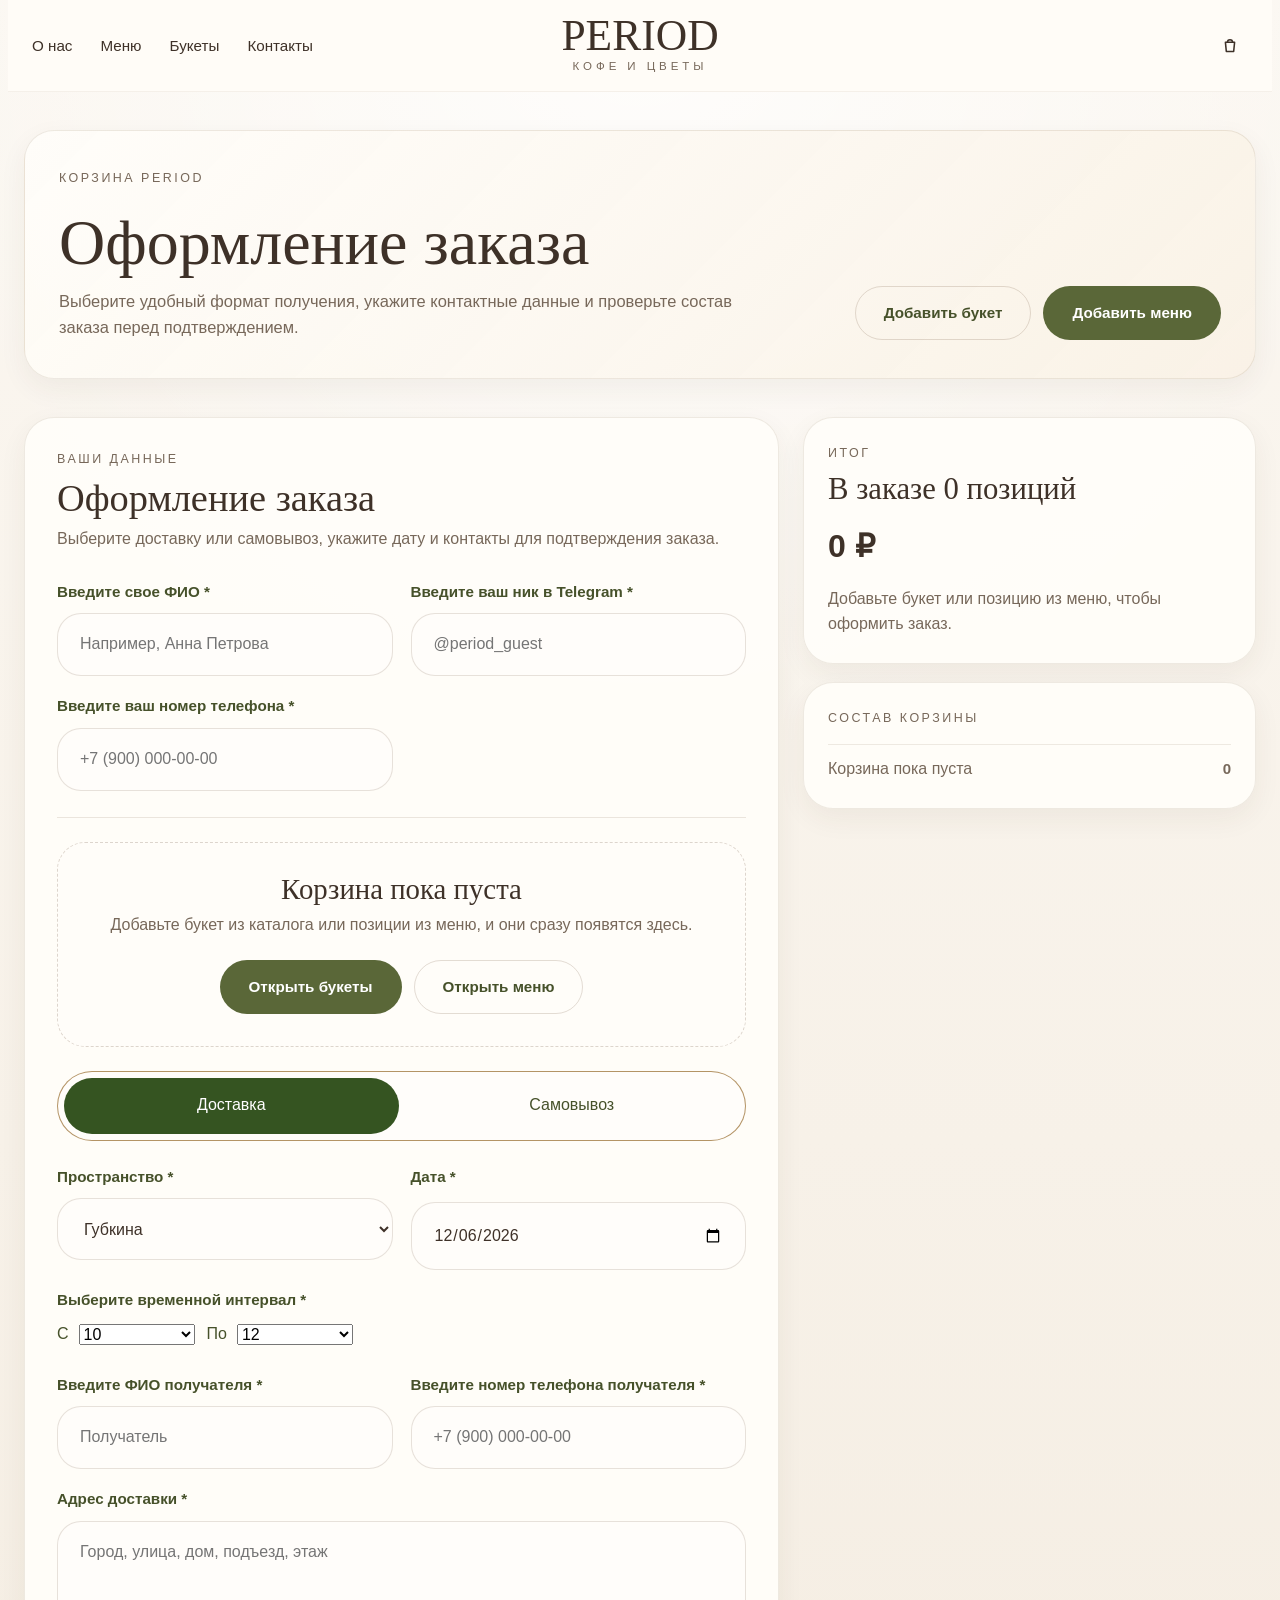
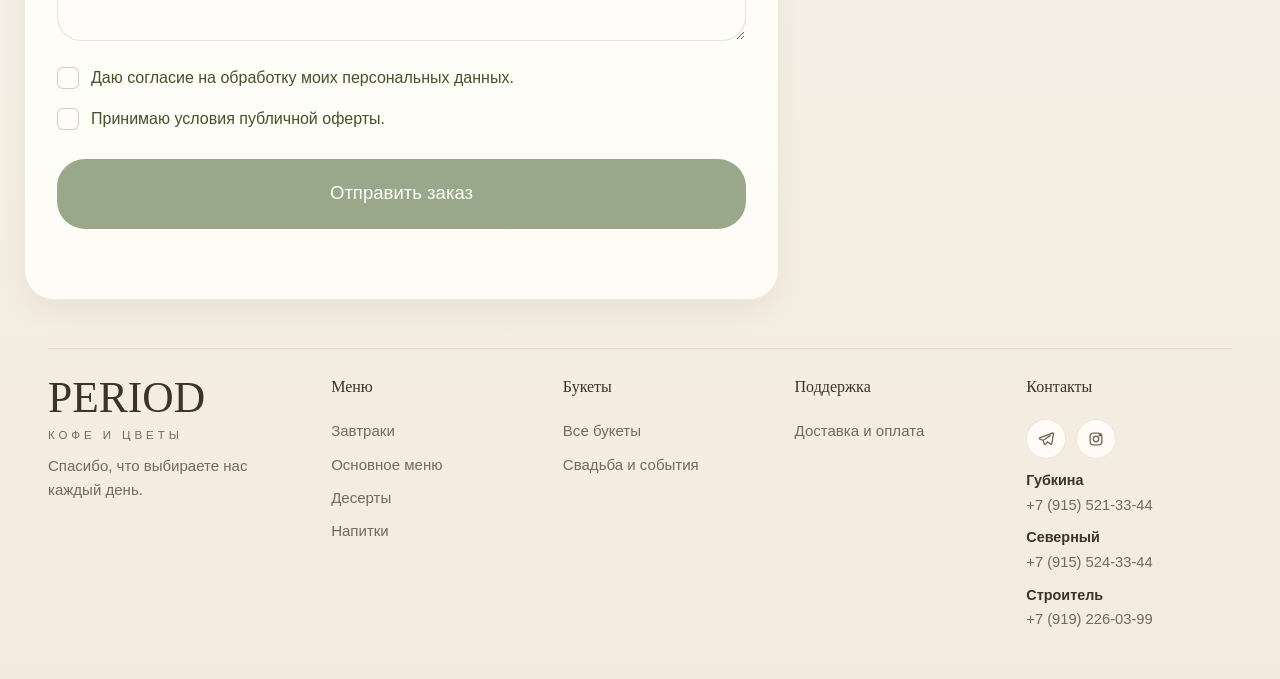
==== cart.html @ 8bedfa0e "добавил файлы сайта" ====
<!DOCTYPE html>
<html lang="ru">
<head>
  <meta charset="UTF-8">
  <meta name="viewport" content="width=device-width, initial-scale=1.0">
  <title>Корзина и оформление — PERIOD</title>
  <meta name="description" content="Корзина PERIOD: оформление букета, десертов и напитков с выбором доставки или самовывоза.">
  <link rel="preconnect" href="https://fonts.googleapis.com">
  <link rel="preconnect" href="https://fonts.gstatic.com" crossorigin>
  <link rel="stylesheet" href="styles.css">
</head>
<body>
  <div class="site-shell">
    <header class="site-header">
      <button class="menu-toggle" type="button" aria-expanded="false" aria-controls="main-nav">
        <span></span>
        <span></span>
      </button>

      <nav class="site-nav" id="main-nav">
        <a href="index.html#about">О нас</a>
        <a href="menu.html">Меню</a>
        <a href="catalog.html">Букеты</a>
        <a href="contacts.html">Контакты</a>
      </nav>

      <a class="brand" href="index.html" aria-label="На главную">
        <span class="brand__title wordmark wordmark--brand">PERIOD</span>
        <span class="brand__subtitle">кофе и цветы</span>
      </a>

      <div class="header-actions">
        <a class="icon-link icon-link--cart" href="cart.html" aria-label="Корзина">
          <svg viewBox="0 0 24 24" aria-hidden="true">
            <path d="M7 8h10l-1 10H8L7 8Z"></path>
            <path d="M9.2 8a2.8 2.8 0 0 1 5.6 0"></path>
          </svg>
          <span class="icon-link__badge" data-cart-count hidden>0</span>
        </a>
      </div>
    </header>

    <main class="cart-page" data-cart-page>
      <section class="section cart-hero">
        <div class="cart-hero__copy">
          <p class="eyebrow">Корзина PERIOD</p>
          <h1>Оформление заказа</h1>
          <p>
            Выберите удобный формат получения, укажите контактные данные и проверьте
            состав заказа перед подтверждением.
          </p>
        </div>
        <div class="cart-hero__actions">
          <a class="button button--ghost" href="catalog.html">Добавить букет</a>
          <a class="button button--solid" href="menu.html">Добавить меню</a>
        </div>
      </section>

      <section class="section cart-layout">
        <form class="checkout-card" id="checkout-form" novalidate>
          <div class="checkout-card__head">
            <div>
              <p class="eyebrow">Ваши данные</p>
              <h2>Оформление заказа</h2>
            </div>
            <p>Выберите доставку или самовывоз, укажите дату и контакты для подтверждения заказа.</p>
          </div>

          <div class="checkout-fields checkout-fields--customer">
            <label class="checkout-field">
              <span>Введите свое ФИО *</span>
              <input id="checkout-customer-name" name="customerName" type="text" required placeholder="Например, Анна Петрова">
            </label>

            <label class="checkout-field">
              <span>Введите ваш ник в Telegram *</span>
              <input id="checkout-customer-telegram" name="customerTelegram" type="text" required placeholder="@period_guest">
            </label>

            <label class="checkout-field">
              <span>Введите ваш номер телефона *</span>
              <input id="checkout-customer-phone" name="customerPhone" type="tel" required placeholder="+7 (900) 000-00-00">
            </label>
          </div>

          <div class="checkout-divider"></div>

          <div id="checkout-cart-items" class="checkout-items"></div>

          <div id="checkout-postcard-panel" class="checkout-postcard" hidden>
            <button
              type="button"
              class="checkout-postcard__toggle"
              id="checkout-postcard-toggle"
              aria-expanded="false"
            >
              <span>Добавить открытку к букету</span>
            </button>

            <div id="checkout-postcard-fields" class="checkout-postcard__fields" hidden>
              <label class="checkout-field checkout-field--full">
                <span>Текст для открытки</span>
                <textarea
                  id="checkout-postcard-message"
                  name="postcardMessage"
                  rows="4"
                  placeholder="Напишите текст, который нужно вложить в открытку"
                ></textarea>
              </label>
            </div>
          </div>

          <div class="checkout-mode">
            <button type="button" class="checkout-mode__button is-active" data-order-mode="delivery" aria-pressed="true">Доставка</button>
            <button type="button" class="checkout-mode__button" data-order-mode="pickup" aria-pressed="false">Самовывоз</button>
          </div>

          <div class="checkout-fields checkout-fields--schedule">
            <label class="checkout-field checkout-field--select">
              <span>Пространство *</span>
              <select id="checkout-location" name="location" required>
                <option value="belgorod">Губкина</option>
                <option value="severny">Северный</option>
                <option value="stroitel">Строитель</option>
              </select>
              <small class="checkout-field__hint" id="checkout-location-hint"></small>
            </label>

            <label class="checkout-field">
              <span>Дата *</span>
              <input id="checkout-date" name="date" type="date" required>
            </label>

            <div class="checkout-time">
              <span>Выберите временной интервал *</span>
              <div class="checkout-time__controls">
                <label>
                  <span>С</span>
                  <select id="checkout-time-from" name="timeFrom"></select>
                </label>
                <label>
                  <span>По</span>
                  <select id="checkout-time-to" name="timeTo"></select>
                </label>
              </div>
            </div>
          </div>

          <div id="checkout-pickup-section" class="checkout-conditional" hidden>
            <label class="checkout-check checkout-check--inline">
              <input id="checkout-pickup-self" name="pickupSelf" type="checkbox">
              <span>Я лично заберу заказ</span>
            </label>

            <div id="checkout-pickup-recipient-fields" class="checkout-fields">
              <label class="checkout-field">
                <span>ФИО того, кто заберёт заказ *</span>
                <input id="checkout-pickup-recipient-name" name="pickupRecipientName" type="text" placeholder="Кто заберёт заказ">
              </label>

              <label class="checkout-field">
                <span>Номер телефона того, кто заберёт заказ *</span>
                <input id="checkout-pickup-recipient-phone" name="pickupRecipientPhone" type="tel" placeholder="+7 (900) 000-00-00">
              </label>
            </div>
          </div>

          <div id="checkout-delivery-section" class="checkout-conditional">
            <div class="checkout-fields">
              <label class="checkout-field">
                <span>Введите ФИО получателя *</span>
                <input id="checkout-delivery-recipient-name" name="deliveryRecipientName" type="text" required placeholder="Получатель">
              </label>

              <label class="checkout-field">
                <span>Введите номер телефона получателя *</span>
                <input id="checkout-delivery-recipient-phone" name="deliveryRecipientPhone" type="tel" required placeholder="+7 (900) 000-00-00">
              </label>

              <label class="checkout-field checkout-field--full">
                <span>Адрес доставки *</span>
                <textarea id="checkout-delivery-address" name="deliveryAddress" rows="3" required placeholder="Город, улица, дом, подъезд, этаж"></textarea>
              </label>
            </div>
          </div>

          <div class="checkout-consents">
            <label class="checkout-check">
              <input id="checkout-consent-privacy" name="consentPrivacy" type="checkbox" required>
              <span>Даю согласие на обработку моих персональных данных.</span>
            </label>

            <label class="checkout-check">
              <input id="checkout-consent-offer" name="consentOffer" type="checkbox" required>
              <span>Принимаю условия публичной оферты.</span>
            </label>
          </div>

          <button class="checkout-submit" id="checkout-submit" type="submit">Отправить заказ</button>
          <p class="checkout-feedback" id="checkout-feedback" aria-live="polite"></p>
        </form>

        <aside class="checkout-summary">
          <div class="checkout-summary__card">
            <p class="eyebrow">Итог</p>
            <h2>В заказе <span id="checkout-summary-count">0</span> позиций</h2>
            <strong id="checkout-summary-total">0 ₽</strong>
            <p id="checkout-summary-note">Добавьте букет или позицию из меню, чтобы оформить заказ.</p>
          </div>

          <div class="checkout-summary__card">
            <p class="eyebrow">Состав корзины</p>
            <ul id="checkout-summary-list" class="checkout-summary__list">
              <li class="is-empty"><span>Корзина пока пуста</span><strong>0</strong></li>
            </ul>
          </div>
        </aside>
      </section>
    </main>

    <footer class="site-footer">
      <div class="site-footer__brand">
        <span class="brand__title wordmark wordmark--brand">PERIOD</span>
        <span class="brand__subtitle">кофе и цветы</span>
        <p>Спасибо, что выбираете нас каждый день.</p>
      </div>

      <div>
        <h3>Меню</h3>
        <a href="menu.html">Завтраки</a>
        <a href="menu.html">Основное меню</a>
        <a href="menu.html">Десерты</a>
        <a href="menu.html">Напитки</a>
      </div>

      <div>
        <h3>Букеты</h3>
        <a href="catalog.html">Все букеты</a>
        <a href="catalog.html">Свадьба и события</a>
      </div>

      <div>
        <h3>Поддержка</h3>
        <a href="contacts.html">Доставка и оплата</a>
      </div>

      <div class="footer-contacts">
        <h3>Контакты</h3>
        <div class="footer-socials">
          <a class="footer-social" href="https://t.me/kofeino_buketny_period" target="_blank" rel="noreferrer" aria-label="Telegram">
            <svg viewBox="0 0 24 24" aria-hidden="true">
              <path d="M21 4 3.8 10.6c-.8.3-.8 1.4 0 1.7l4.4 1.5 1.7 5.1c.2.7 1.1.8 1.5.2l2.5-3.4 4.3 3.2c.6.4 1.4.1 1.5-.7L22 5.1A1 1 0 0 0 21 4Z"></path>
              <path d="m8.5 13.7 9-6.2"></path>
            </svg>
          </a>
          <a class="footer-social" href="https://www.instagram.com/kofeino.buketny.period" target="_blank" rel="noreferrer" aria-label="Instagram">
            <svg viewBox="0 0 24 24" aria-hidden="true">
              <rect x="4.2" y="4.2" width="15.6" height="15.6" rx="4.5"></rect>
              <circle cx="12" cy="12" r="3.6"></circle>
              <circle cx="17.2" cy="6.9" r="1"></circle>
            </svg>
          </a>
        </div>
        <div class="footer-contact-list">
          <a href="tel:+79155213344"><strong>Губкина</strong><span>+7 (915) 521-33-44</span></a>
          <a href="tel:+79155243344"><strong>Северный</strong><span>+7 (915) 524-33-44</span></a>
          <a href="tel:+79192260399"><strong>Строитель</strong><span>+7 (919) 226-03-99</span></a>
        </div>
      </div>
    </footer>
  </div>

  <script src="order-gateway-config.js?v=20260820-2"></script>
  <script src="script.js?v=20260820-3"></script>
</body>
</html>
---- styles.css ----
:root {
  --bg: #f7f1e8;
  --bg-strong: #efe4d5;
  --paper: #fffdfa;
  --paper-soft: #fbf6ef;
  --ink: #3e3128;
  --muted: #77685a;
  --line: rgba(100, 77, 55, 0.14);
  --olive: #5a6738;
  --olive-deep: #46512a;
  --shadow-soft: 0 16px 42px rgba(84, 61, 39, 0.08);
  --shadow-card: 0 10px 28px rgba(72, 53, 34, 0.06);
  --radius-lg: 30px;
  --radius-md: 22px;
  --radius-sm: 16px;
  --content-width: min(1680px, calc(100vw - 16px));
}

.cart-page {
  width: min(1286px, calc(100vw - 48px));
  margin: 0 auto 48px;
}

.cart-hero {
  display: flex;
  align-items: end;
  justify-content: space-between;
  gap: 28px;
  padding: 38px 34px;
  background: linear-gradient(135deg, rgba(255, 253, 249, 0.94), rgba(249, 241, 229, 0.9));
  border: 1px solid rgba(115, 88, 62, 0.12);
  border-radius: 30px;
  box-shadow: var(--shadow-card);
}

.cart-hero__copy {
  display: grid;
  gap: 14px;
  max-width: 780px;
}

.cart-hero__copy h1 {
  font-size: clamp(2.9rem, 5vw, 4.9rem);
}

.cart-hero__copy p:last-child {
  max-width: 700px;
  color: var(--muted);
  font-size: 1.03rem;
}

.cart-hero__actions {
  display: flex;
  gap: 12px;
  flex-wrap: wrap;
  justify-content: end;
}

.cart-page .button--ghost {
  color: var(--olive-deep);
  background: transparent;
  border-color: rgba(115, 88, 62, 0.2);
}

.cart-page .button--ghost:hover {
  background: rgba(90, 103, 56, 0.08);
}

.cart-layout {
  display: grid;
  grid-template-columns: minmax(0, 1.25fr) minmax(300px, 0.75fr);
  gap: 24px;
  align-items: start;
}

.checkout-card,
.checkout-summary__card {
  background: rgba(255, 253, 249, 0.95);
  border: 1px solid rgba(115, 88, 62, 0.12);
  border-radius: 30px;
  box-shadow: var(--shadow-card);
}

.checkout-card {
  padding: 32px;
}

.checkout-card__head {
  display: grid;
  gap: 10px;
  margin-bottom: 28px;
}

.checkout-card__head h2 {
  font-size: clamp(2.2rem, 3vw, 3.4rem);
}

.checkout-card__head p:last-child {
  max-width: 680px;
  color: var(--muted);
}

[hidden] {
  display: none !important;
}

.checkout-fields {
  display: grid;
  grid-template-columns: repeat(2, minmax(0, 1fr));
  gap: 18px;
}

.checkout-fields--customer,
.checkout-fields--schedule {
  margin-bottom: 26px;
}

.checkout-field {
  display: grid;
  gap: 10px;
}

.checkout-field--full {
  grid-column: 1 / -1;
}

.checkout-field span,
.checkout-time > span {
  color: var(--olive-deep);
  font-size: 0.95rem;
  font-weight: 600;
}

.checkout-field__hint {
  display: block;
  margin-top: -2px;
  color: rgba(91, 74, 56, 0.72);
  font-size: 0.86rem;
  line-height: 1.45;
}

.checkout-field__hint[data-state="warning"] {
  color: #a15f35;
}

.checkout-field input,
.checkout-field select,
.checkout-field textarea {
  width: 100%;
  min-height: 62px;
  padding: 18px 22px;
  border: 1px solid rgba(121, 98, 72, 0.18);
  border-radius: 24px;
  background: #fffdfa;
  color: var(--ink);
  outline: none;
  transition: border-color 0.2s ease, box-shadow 0.2s ease;
}

.checkout-field textarea {
  min-height: 120px;
  resize: vertical;
}

.checkout-field input:focus,
.checkout-field select:focus,
.checkout-field textarea:focus {
  border-color: rgba(90, 103, 56, 0.55);
  box-shadow: 0 0 0 3px rgba(90, 103, 56, 0.12);
}

.checkout-field select:disabled {
  background: rgba(241, 236, 228, 0.88);
  color: rgba(63, 49, 40, 0.84);
  cursor: not-allowed;
}

.checkout-divider {
  height: 1px;
  margin: 10px 0 24px;
  background: rgba(115, 88, 62, 0.14);
}

.checkout-items {
  display: grid;
  gap: 18px;
  margin-bottom: 24px;
}

.checkout-item {
  display: grid;
  grid-template-columns: 148px minmax(0, 1fr);
  gap: 18px;
  padding: 22px;
  border: 1px solid rgba(167, 130, 76, 0.85);
  border-radius: 28px;
  background: #fffdfa;
}

.checkout-item__media {
  overflow: hidden;
  border-radius: 22px;
  background: linear-gradient(135deg, #f6eee1, #efe2d1);
  min-height: 148px;
}

.checkout-item__media span {
  width: 100%;
  height: 100%;
  display: flex;
  align-items: center;
  justify-content: center;
  font-family: "Bodoni MT", Didot, "Times New Roman", serif;
  letter-spacing: 0.18em;
  color: rgba(90, 103, 56, 0.9);
}

.checkout-item__media img {
  width: 100%;
  height: 100%;
  object-fit: cover;
}

.checkout-item__body {
  display: grid;
  gap: 14px;
  align-content: start;
}

.checkout-item__head {
  display: flex;
  justify-content: space-between;
  gap: 18px;
}

.checkout-item__head h3 {
  font-size: 1.5rem;
}

.checkout-item__head p {
  margin-top: 6px;
  color: var(--muted);
  line-height: 1.45;
}

.checkout-item__remove {
  border: 0;
  background: transparent;
  color: var(--muted);
  cursor: pointer;
  padding: 0;
  white-space: nowrap;
}

.checkout-item__meta,
.checkout-item__controls,
.checkout-time__controls {
  display: flex;
  align-items: center;
  gap: 12px;
  flex-wrap: wrap;
}

.checkout-item__meta {
  justify-content: space-between;
}

.checkout-item__meta span {
  color: var(--muted);
}

.checkout-stepper {
  width: 30px;
  height: 30px;
  border: 1px solid rgba(115, 88, 62, 0.18);
  border-radius: 999px;
  background: rgba(255, 253, 249, 0.84);
  color: rgba(73, 57, 44, 0.88);
  cursor: pointer;
  font-size: 1rem;
  line-height: 1;
  transition: border-color 180ms ease, background 180ms ease, color 180ms ease, transform 180ms ease;
}

.checkout-stepper:hover {
  border-color: rgba(90, 103, 56, 0.34);
  background: rgba(90, 103, 56, 0.06);
  color: var(--olive-deep);
}

.checkout-stepper:active {
  transform: translateY(1px);
}

.checkout-mode {
  display: grid;
  grid-template-columns: 1fr 1fr;
  gap: 6px;
  padding: 6px;
  margin-bottom: 24px;
  border: 1px solid rgba(167, 130, 76, 0.85);
  border-radius: 999px;
  background: #fffdfa;
}

.checkout-postcard {
  margin-bottom: 18px;
}

.checkout-postcard__toggle {
  width: 100%;
  min-height: 62px;
  display: flex;
  align-items: center;
  justify-content: flex-start;
  padding: 0 22px;
  border: 1px solid rgba(167, 130, 76, 0.85);
  border-radius: 24px;
  background: #fffdfa;
  color: var(--olive-deep);
  font-size: 1rem;
  cursor: pointer;
  transition: background 0.2s ease, color 0.2s ease, border-color 0.2s ease;
}

.checkout-postcard__toggle:hover,
.checkout-postcard__toggle.is-active {
  background: rgba(90, 103, 56, 0.08);
  border-color: rgba(90, 103, 56, 0.36);
}

.checkout-postcard__fields {
  margin-top: 14px;
}

.checkout-mode__button {
  min-height: 56px;
  border: 0;
  border-radius: 999px;
  background: transparent;
  color: var(--olive-deep);
  font-size: 1rem;
  cursor: pointer;
  transition: background 0.2s ease, color 0.2s ease;
}

.checkout-mode__button.is-active {
  background: #355421;
  color: #fff;
}

.checkout-time {
  display: grid;
  gap: 10px;
}

.checkout-time__controls label {
  display: flex;
  align-items: center;
  gap: 10px;
  color: var(--olive-deep);
}

.checkout-time__controls select {
  min-width: 116px;
}

.checkout-conditional {
  margin-bottom: 24px;
}

.checkout-consents {
  display: grid;
  gap: 16px;
  margin-top: 6px;
}

.checkout-check {
  display: flex;
  align-items: start;
  gap: 12px;
  color: var(--olive-deep);
  line-height: 1.5;
}

.checkout-check--inline {
  margin-bottom: 18px;
}

.checkout-check input {
  appearance: none;
  -webkit-appearance: none;
  width: 22px;
  min-width: 22px;
  height: 22px;
  margin: 0;
  border: 1.5px solid rgba(115, 88, 62, 0.3);
  border-radius: 6px;
  background: rgba(255, 253, 249, 0.96);
  box-shadow: inset 0 0 0 1px rgba(255, 255, 255, 0.35);
  cursor: pointer;
  transition: border-color 180ms ease, background 180ms ease, box-shadow 180ms ease, transform 180ms ease;
  transform: translateY(2px);
}

.checkout-check input:hover {
  border-color: rgba(90, 103, 56, 0.42);
}

.checkout-check input:focus-visible {
  outline: none;
  box-shadow: 0 0 0 4px rgba(90, 103, 56, 0.12);
}

.checkout-check input:checked {
  border-color: var(--olive);
  background-color: var(--olive);
  background-image: url("data:image/svg+xml,%3Csvg xmlns='http://www.w3.org/2000/svg' width='14' height='14' viewBox='0 0 14 14'%3E%3Cpath fill='none' stroke='%23fffdf9' stroke-linecap='round' stroke-linejoin='round' stroke-width='1.9' d='M2.4 7.4 5.4 10.3 11.3 3.7'/%3E%3C/svg%3E");
  background-repeat: no-repeat;
  background-position: center;
  background-size: 13px 13px;
}

.checkout-check span {
  padding-top: 1px;
}

.checkout-submit {
  width: 100%;
  min-height: 70px;
  margin-top: 28px;
  border: 0;
  border-radius: 28px;
  background: #355421;
  color: #fff;
  font-size: 1.16rem;
  cursor: pointer;
}

.checkout-submit:disabled {
  opacity: 0.5;
  cursor: not-allowed;
}

.checkout-feedback {
  min-height: 24px;
  margin-top: 14px;
  color: var(--muted);
}

.checkout-feedback[data-state="success"] {
  color: #355421;
}

.checkout-feedback[data-state="error"] {
  color: #9b4f38;
}

.checkout-summary {
  display: grid;
  gap: 18px;
  position: sticky;
  top: 116px;
}

.checkout-summary__card {
  padding: 26px 24px;
}

.checkout-summary__card h2 {
  margin-top: 10px;
  font-size: clamp(1.8rem, 2.4vw, 2.5rem);
}

.checkout-summary__card > strong {
  display: block;
  margin-top: 18px;
  font-size: 2rem;
  font-weight: 700;
}

.checkout-summary__card > p:last-child {
  margin-top: 16px;
  color: var(--muted);
}

.checkout-summary__list {
  display: grid;
  gap: 12px;
  padding: 0;
  margin: 16px 0 0;
  list-style: none;
}

.checkout-summary__list li {
  display: flex;
  justify-content: space-between;
  gap: 14px;
  padding-top: 12px;
  border-top: 1px solid rgba(115, 88, 62, 0.12);
}

.checkout-summary__list li span {
  color: var(--muted);
}

.checkout-summary__list li strong {
  font-size: 0.94rem;
  text-align: right;
}

.checkout-summary__list .is-empty span,
.checkout-summary__list .is-empty strong {
  color: var(--muted);
}

.checkout-empty {
  padding: 32px 24px;
  border: 1px dashed rgba(115, 88, 62, 0.24);
  border-radius: 28px;
  background: rgba(255, 253, 249, 0.7);
  text-align: center;
}

.checkout-empty h3 {
  font-size: 1.8rem;
}

.checkout-empty p {
  margin-top: 10px;
  color: var(--muted);
}

.checkout-empty__actions {
  display: flex;
  gap: 12px;
  justify-content: center;
  flex-wrap: wrap;
  margin-top: 22px;
}

@media (max-width: 1100px) {
  .cart-layout {
    grid-template-columns: 1fr;
  }

  .checkout-summary {
    position: static;
  }
}

@media (max-width: 760px) {
  .cart-page {
    width: min(100vw - 24px, 100%);
    margin-bottom: 36px;
  }

  .cart-hero,
  .checkout-card,
  .checkout-summary__card {
    border-radius: 26px;
  }

  .cart-hero {
    padding: 28px 22px;
    flex-direction: column;
    align-items: start;
  }

  .cart-hero__actions {
    width: 100%;
    justify-content: stretch;
  }

  .cart-hero__actions .button {
    width: 100%;
    text-align: center;
  }

  .checkout-card {
    padding: 24px 18px;
  }

  .checkout-fields {
    grid-template-columns: 1fr;
  }

  .checkout-item {
    grid-template-columns: 1fr;
    padding: 18px;
  }

  .checkout-item__media {
    min-height: 180px;
  }

  .checkout-item__head,
  .checkout-item__meta {
    flex-direction: column;
    align-items: start;
  }

  .checkout-mode {
    grid-template-columns: 1fr 1fr;
  }

  .checkout-time__controls {
    display: grid;
    grid-template-columns: 1fr 1fr;
  }

  .checkout-time__controls label {
    display: grid;
  }
}

* {
  box-sizing: border-box;
}

html {
  scroll-behavior: smooth;
}

body {
  margin: 0;
  color: var(--ink);
  background:
    radial-gradient(circle at top, rgba(255, 255, 255, 0.8), transparent 32%),
    linear-gradient(180deg, #fbf7f1 0%, #f3ebdf 100%);
  font-family: "Aptos", "Segoe UI", sans-serif;
  line-height: 1.55;
}

img {
  display: block;
  width: 100%;
  height: auto;
}

a {
  color: inherit;
  text-decoration: none;
}

button,
input,
select,
textarea {
  font: inherit;
}

svg {
  fill: none;
  stroke: currentColor;
  stroke-width: 1.7;
  stroke-linecap: round;
  stroke-linejoin: round;
}

h1,
h2,
h3 {
  margin: 0;
  font-family: "Iowan Old Style", "Palatino Linotype", "Book Antiqua", Georgia, serif;
  font-weight: 400;
  line-height: 0.98;
}

h1 {
  font-size: clamp(3.8rem, 6vw, 5.9rem);
}

h2 {
  font-size: clamp(2rem, 3vw, 3.1rem);
}

h3 {
  font-size: 1.32rem;
}

.wordmark {
  display: inline-block;
  font-family: "Bodoni MT", Didot, "Times New Roman", serif;
  font-weight: 400;
  letter-spacing: 0.12em;
  line-height: 0.92;
  text-transform: uppercase;
  white-space: nowrap;
}

.wordmark--brand {
  letter-spacing: 0.16em;
}

.wordmark--inline {
  font-size: 0.96em;
  letter-spacing: 0.14em;
}

.wordmark-separator {
  margin: 0 0.28em 0 0.22em;
  opacity: 0.72;
}

p {
  margin: 0;
}

.site-shell {
  width: var(--content-width);
  margin: 0 auto;
  padding-bottom: 42px;
}

.section {
  margin-top: 38px;
}

.home-page > .section {
  width: min(1286px, calc(100vw - 96px));
  margin-left: auto;
  margin-right: auto;
}

.site-header {
  position: sticky;
  top: 0;
  z-index: 20;
  display: grid;
  grid-template-columns: 1fr auto 1fr;
  align-items: center;
  min-height: 92px;
  padding: 0 24px;
  background: rgba(255, 252, 247, 0.96);
  border-bottom: 1px solid rgba(129, 102, 78, 0.08);
  backdrop-filter: blur(14px);
}

.brand {
  grid-column: 2;
  display: inline-flex;
  flex-direction: column;
  align-items: center;
  gap: 3px;
  justify-self: center;
}

.brand__title {
  font-size: clamp(2.5rem, 3.4vw, 3.9rem);
  line-height: 0.92;
  letter-spacing: 0;
}

.brand__subtitle {
  color: var(--muted);
  font-size: 0.72rem;
  letter-spacing: 0.34em;
  font-weight: 500;
  text-transform: uppercase;
}

.site-nav {
  grid-column: 1;
  display: flex;
  align-items: center;
  gap: 28px;
  justify-self: start;
  font-size: 0.95rem;
}

.site-nav a,
.header-link {
  position: relative;
  padding: 4px 0;
}

.site-nav a::after,
.header-link::after {
  content: "";
  position: absolute;
  left: 0;
  bottom: -2px;
  width: 100%;
  height: 1px;
  background: currentColor;
  transform: scaleX(0);
  transform-origin: left;
  transition: transform 0.2s ease;
}

.site-nav a:hover::after,
.header-link:hover::after {
  transform: scaleX(1);
}

.site-nav a:hover,
.header-link:hover,
.icon-link:hover {
  color: var(--olive);
}

.header-actions {
  grid-column: 3;
  display: flex;
  align-items: center;
  justify-self: end;
  gap: 14px;
}

.icon-link {
  position: relative;
  display: inline-flex;
  align-items: center;
  justify-content: center;
  width: 36px;
  height: 36px;
  color: var(--ink);
}

.icon-link svg {
  width: 22px;
  height: 22px;
}

.icon-link__badge {
  position: absolute;
  top: -4px;
  right: -6px;
  min-width: 18px;
  height: 18px;
  padding: 0 5px;
  display: inline-flex;
  align-items: center;
  justify-content: center;
  border-radius: 999px;
  background: var(--olive);
  color: #fff;
  font-size: 0.68rem;
  font-weight: 700;
  line-height: 1;
}

.menu-toggle {
  display: none;
  width: 46px;
  height: 46px;
  border: 1px solid var(--line);
  border-radius: 50%;
  background: rgba(255, 255, 255, 0.82);
  align-items: center;
  justify-content: center;
  gap: 5px;
  cursor: pointer;
}

.menu-toggle span {
  display: block;
  width: 18px;
  height: 1.5px;
  background: var(--ink);
  border-radius: 999px;
}

.hero {
  position: relative;
  min-height: 700px;
  overflow: hidden;
  background: #8a7767;
}

.hero__image,
.hero__shade {
  position: absolute;
  inset: 0;
}

.hero__image img {
  width: 100%;
  height: 100%;
  object-fit: cover;
  object-position: center center;
  filter: saturate(0.88) brightness(0.76);
}

.hero__shade {
  background:
    linear-gradient(90deg, rgba(73, 57, 44, 0.66) 0%, rgba(73, 57, 44, 0.24) 41%, rgba(73, 57, 44, 0.06) 70%),
    linear-gradient(180deg, rgba(255, 255, 255, 0.03) 0%, rgba(0, 0, 0, 0.08) 100%);
}

.hero__copy,
.hero__ring {
  position: relative;
  z-index: 1;
}

.hero__copy {
  max-width: 640px;
  padding: 104px 24px 0 42px;
  color: #fffdf8;
}

.hero__title {
  display: flex;
  flex-direction: column;
  gap: 0.03em;
  max-width: 620px;
  font-size: clamp(3.15rem, 4.75vw, 4.85rem);
  line-height: 0.94;
  letter-spacing: -0.03em;
}

.hero__copy p {
  max-width: 440px;
  margin-top: 22px;
  font-size: 1.02rem;
  line-height: 1.6;
  color: rgba(255, 251, 245, 0.9);
}

.hero__actions {
  display: flex;
  gap: 16px;
  margin-top: 34px;
}

.button {
  display: inline-flex;
  align-items: center;
  justify-content: center;
  min-height: 54px;
  padding: 0 28px;
  border: 1px solid transparent;
  border-radius: 999px;
  font-size: 0.95rem;
  font-weight: 600;
  transition: transform 0.2s ease, background 0.2s ease, border-color 0.2s ease, color 0.2s ease;
}

.button:hover,
.product-card__footer a:hover,
.product-card__footer button:hover,
.footer-form button:hover {
  transform: translateY(-1px);
}

.button--solid {
  color: #fff;
  background: var(--olive);
}

.button--solid:hover {
  background: #667445;
}

.button--ghost {
  color: #fff;
  background: transparent;
  border-color: rgba(255, 255, 255, 0.8);
}

.button--ghost:hover {
  background: rgba(255, 255, 255, 0.08);
}

.button--outline-light {
  color: #fff;
  border-color: rgba(255, 255, 255, 0.72);
  background: transparent;
}

.button--outline-light:hover {
  background: rgba(255, 255, 255, 0.08);
}

.hero__ring {
  position: absolute;
  top: 78px;
  right: 34px;
  z-index: 2;
  width: 148px;
  height: 148px;
  color: rgba(223, 217, 210, 0.68);
  pointer-events: none;
}

.hero__ring svg {
  display: block;
  width: 100%;
  height: 100%;
  overflow: visible;
  transform: rotate(-14deg);
}

.hero__ring text {
  fill: currentColor;
  font-family: "Aptos", "Segoe UI", sans-serif;
  font-size: 12px;
  font-weight: 300;
  letter-spacing: 4.1px;
  text-transform: uppercase;
  text-rendering: geometricPrecision;
}

.section-head {
  display: flex;
  align-items: end;
  justify-content: space-between;
  gap: 16px;
  margin-bottom: 18px;
}

.section-link {
  color: #8e7c6d;
  font-size: 0.88rem;
  text-transform: uppercase;
  letter-spacing: 0.08em;
}

.home-products {
  display: grid;
  grid-template-columns: repeat(4, 1fr);
  gap: 18px;
}

.product-card,
.dessert-card {
  overflow: hidden;
  background: var(--paper);
  border: 1px solid rgba(156, 130, 102, 0.16);
  border-radius: 18px;
  box-shadow: var(--shadow-card);
}

.product-card img,
.dessert-card img {
  aspect-ratio: 0.9 / 1;
  object-fit: cover;
}

.product-card__body,
.dessert-card__body {
  display: grid;
  gap: 12px;
  padding: 14px 18px 16px;
}

.home-products .product-card__body h3 {
  font-size: 0.98rem;
  line-height: 1.28;
  font-family: "Aptos", "Segoe UI", sans-serif;
  font-weight: 400;
}

.product-card__footer {
  display: flex;
  align-items: center;
  justify-content: space-between;
  gap: 12px;
}

.product-card__footer strong,
.dessert-card__body strong {
  font-size: 0.96rem;
  font-weight: 600;
}

.product-card__footer a,
.product-card__footer button {
  display: inline-flex;
  align-items: center;
  justify-content: center;
  width: 30px;
  height: 30px;
  border: 1px solid rgba(100, 77, 55, 0.28);
  border-radius: 50%;
  color: var(--muted);
  font-size: 1.25rem;
  line-height: 1;
  background: transparent;
  cursor: pointer;
}

.product-card__footer button.is-added {
  color: #fff;
  background: var(--olive);
  border-color: var(--olive);
}

.menu-feature {
  display: grid;
  grid-template-columns: 0.84fr 1.16fr;
  overflow: hidden;
  border-radius: 20px;
  box-shadow: var(--shadow-soft);
}

.menu-feature__copy {
  position: relative;
  padding: 48px 40px;
  color: #fffaf4;
  background: linear-gradient(135deg, #5a6738 0%, #45502b 100%);
}

.menu-feature__copy h2 {
  max-width: 250px;
  font-size: clamp(2.3rem, 3vw, 3.25rem);
  line-height: 1.04;
}

.menu-feature__copy p {
  max-width: 250px;
  margin-top: 16px;
  font-size: 1rem;
  line-height: 1.6;
  color: rgba(255, 249, 240, 0.84);
}

.menu-feature__copy .button {
  margin-top: 30px;
}

.menu-feature__botanic {
  position: absolute;
  right: 22px;
  bottom: 18px;
  width: 126px;
  height: 126px;
  opacity: 0.22;
}

.menu-feature__botanic::before,
.menu-feature__botanic::after {
  content: "";
  position: absolute;
  border: 1.2px solid rgba(255, 245, 232, 0.64);
  border-radius: 60% 40% 60% 40%;
}

.menu-feature__botanic::before {
  inset: 18px 34px 42px 52px;
  transform: rotate(-18deg);
}

.menu-feature__botanic::after {
  inset: 48px 50px 10px 18px;
  transform: rotate(24deg);
}

.menu-feature__image {
  margin: 0;
}

.menu-feature__image img {
  width: 100%;
  height: 100%;
  min-height: 352px;
  object-fit: cover;
}

.benefits-row {
  display: grid;
  grid-template-columns: repeat(4, 1fr);
  overflow: hidden;
  background: rgba(255, 253, 249, 0.84);
  border: 1px solid rgba(140, 113, 86, 0.16);
  border-radius: 16px;
}

.benefit-card {
  display: grid;
  grid-template-columns: auto 1fr;
  gap: 14px;
  padding: 18px 22px;
  border-right: 1px solid rgba(140, 113, 86, 0.14);
}

.benefit-card:last-child {
  border-right: 0;
}

.benefit-card__icon {
  width: 32px;
  height: 32px;
  color: var(--muted);
}

.benefit-card h3 {
  font-size: 0.92rem;
  line-height: 1.3;
}

.benefit-card p {
  margin-top: 6px;
  color: var(--muted);
  font-size: 0.84rem;
  line-height: 1.45;
}

.spaces-grid {
  display: grid;
  grid-template-columns: repeat(3, 1fr);
  gap: 16px;
}

.space-card {
  background: var(--paper);
  border: 1px solid rgba(156, 130, 102, 0.16);
  border-radius: 20px;
  box-shadow: var(--shadow-card);
}

.space-card--image {
  position: relative;
  overflow: hidden;
  min-height: 248px;
}

.space-card--image img {
  width: 100%;
  height: 100%;
  object-fit: cover;
}

.space-card__overlay {
  position: absolute;
  inset: auto 0 0 0;
  padding: 26px 18px 16px;
  color: #fffdfa;
  background: linear-gradient(180deg, rgba(18, 12, 8, 0.02) 0%, rgba(18, 12, 8, 0.62) 42%, rgba(12, 8, 6, 0.98) 100%);
}

.space-card__overlay h3 {
  font-size: 1.18rem;
  color: #ffffff;
  text-shadow: 0 2px 14px rgba(0, 0, 0, 0.72);
}

.space-card__overlay p,
.space-card__overlay span {
  display: block;
  margin-top: 4px;
  font-size: 0.96rem;
  font-weight: 700;
  color: #ffffff;
  text-shadow: 0 2px 16px rgba(0, 0, 0, 0.8);
}

.reviews-row {
  display: grid;
  grid-template-columns: repeat(3, 1fr);
  gap: 14px;
}

.review-card {
  min-height: 170px;
  padding: 4px 18px 14px;
  border-top: 1px solid rgba(144, 120, 94, 0.18);
}

.review-card::before {
  content: "“";
  display: block;
  color: rgba(162, 138, 111, 0.72);
  font-family: "Iowan Old Style", "Palatino Linotype", "Book Antiqua", Georgia, serif;
  font-size: 4rem;
  line-height: 0.88;
}

.review-card p {
  max-width: 290px;
  margin-top: 6px;
  color: var(--muted);
  font-size: 0.95rem;
  line-height: 1.65;
}

.review-card__person {
  display: flex;
  align-items: center;
  gap: 12px;
  margin-top: 18px;
}

.review-card__person span {
  display: inline-flex;
  align-items: center;
  justify-content: center;
  width: 34px;
  height: 34px;
  border-radius: 50%;
  background: #d4c1b4;
  color: #fff;
  font-size: 0.92rem;
  font-weight: 700;
}

.review-card__person strong {
  font-size: 0.95rem;
  font-weight: 600;
  text-transform: uppercase;
  letter-spacing: 0.04em;
}

.site-footer {
  display: grid;
  grid-template-columns: 1.25fr repeat(4, 1fr);
  gap: 26px;
  margin-top: 42px;
  width: min(1286px, calc(100vw - 96px));
  padding: 28px 0 6px;
  border-top: 1px solid rgba(140, 113, 86, 0.16);
  margin-left: auto;
  margin-right: auto;
}

.site-footer__brand {
  padding-right: 24px;
}

.site-footer__brand .brand__title,
.site-footer__brand .brand__subtitle {
  align-items: flex-start;
}

.site-footer h3 {
  margin-bottom: 12px;
  font-size: 1rem;
  line-height: 1.3;
}

.site-footer > div {
  display: grid;
  align-content: start;
  gap: 10px;
}

.site-footer p,
.site-footer a {
  color: var(--muted);
  font-size: 0.94rem;
}

.footer-form {
  display: flex;
  align-items: center;
  gap: 10px;
  margin-top: 8px;
  padding: 6px;
  background: rgba(255, 253, 249, 0.92);
  border: 1px solid rgba(140, 113, 86, 0.16);
  border-radius: 999px;
}

.footer-form input {
  flex: 1;
  min-width: 0;
  border: 0;
  outline: 0;
  background: transparent;
  padding: 0 12px;
  color: var(--ink);
}

.footer-form button {
  width: 40px;
  height: 40px;
  border: 0;
  border-radius: 50%;
  color: #fff;
  background: var(--olive);
  cursor: pointer;
  transition: transform 0.2s ease, background 0.2s ease;
}

.footer-contacts {
  display: grid;
  align-content: start;
  gap: 12px;
}

.footer-socials {
  display: flex;
  align-items: center;
  gap: 10px;
}

.footer-social {
  display: inline-flex;
  align-items: center;
  justify-content: center;
  width: 40px;
  height: 40px;
  border-radius: 999px;
  border: 1px solid rgba(140, 113, 86, 0.16);
  background: rgba(255, 253, 249, 0.92);
  color: var(--muted);
  transition: transform 0.2s ease, background 0.2s ease, color 0.2s ease, border-color 0.2s ease;
}

.footer-social svg {
  width: 18px;
  height: 18px;
  fill: none;
  stroke: currentColor;
  stroke-width: 1.8;
  stroke-linecap: round;
  stroke-linejoin: round;
}

.footer-social:hover,
.footer-social:focus-visible {
  color: #fff;
  background: var(--olive);
  border-color: var(--olive);
  transform: translateY(-1px);
}

.footer-contact-list {
  display: grid;
  gap: 10px;
}

.footer-contact-list a {
  display: grid;
  gap: 2px;
}

.footer-contact-list strong {
  color: var(--ink);
  font-size: 0.9rem;
  font-weight: 600;
}

.footer-contact-list span {
  color: var(--muted);
  font-size: 0.92rem;
}

.eyebrow {
  margin: 0 0 10px;
  color: var(--muted);
  text-transform: uppercase;
  letter-spacing: 0.2em;
  font-size: 0.78rem;
}

.eyebrow--light {
  color: rgba(255, 251, 245, 0.76);
}

.lead {
  max-width: 620px;
  margin-top: 18px;
  color: var(--muted);
  font-size: 1.08rem;
}

.page-hero {
  display: grid;
  grid-template-columns: 1fr 0.92fr;
  align-items: center;
  gap: 32px;
  padding: 42px 0 10px;
}

.page-hero__media {
  overflow: hidden;
  border-radius: 24px;
  box-shadow: var(--shadow-soft);
}

.page-hero__media img {
  width: 100%;
  min-height: 380px;
  object-fit: cover;
}

.filters,
.contact-panel,
.space-card,
.map-section,
.cta-banner,
.custom-order {
  background: rgba(255, 253, 249, 0.88);
  border: 1px solid rgba(140, 113, 86, 0.16);
  border-radius: 24px;
  box-shadow: var(--shadow-card);
}

.filters {
  padding: 20px;
}

.chip-group {
  display: flex;
  flex-wrap: wrap;
  gap: 12px;
}

.chip {
  padding: 12px 18px;
  border: 1px solid var(--line);
  border-radius: 999px;
  background: #fff;
  color: var(--ink);
  cursor: pointer;
}

.chip.is-active {
  color: #fff;
  border-color: transparent;
  background: var(--olive);
}

.filters__hint {
  margin-top: 14px;
  color: var(--muted);
}

.catalog-grid,
.contact-cards,
.location-grid {
  display: grid;
  gap: 18px;
}

.catalog-grid {
  grid-template-columns: repeat(3, 1fr);
}

.product-card__body p,
.dessert-card__body p,
.contact-list span,
.contact-bullets li,
.space-card p,
.space-card li,
.map-note p,
.custom-order__copy p {
  color: var(--muted);
}

.custom-order {
  display: grid;
  grid-template-columns: 1fr 1fr;
  overflow: hidden;
}

.custom-order__media img {
  width: 100%;
  height: 100%;
  min-height: 360px;
  object-fit: cover;
}

.custom-order__copy {
  display: grid;
  align-content: center;
  gap: 16px;
  padding: 36px;
}

.contact-layout {
  display: grid;
  grid-template-columns: 1fr 0.95fr 1fr;
  gap: 18px;
}

.contact-panel {
  display: grid;
  gap: 16px;
  padding: 24px;
}

.contact-panel--image {
  padding: 0;
  overflow: hidden;
}

.contact-panel--image img {
  width: 100%;
  height: 100%;
  min-height: 100%;
  object-fit: cover;
}

.contact-list,
.contact-bullets,
.space-card ul {
  display: grid;
  gap: 10px;
  margin: 0;
  padding: 0;
  list-style: none;
}

.contact-list a {
  display: grid;
  gap: 4px;
  padding-bottom: 12px;
  border-bottom: 1px solid rgba(140, 113, 86, 0.14);
}

.contact-list a:last-child {
  padding-bottom: 0;
  border-bottom: 0;
}

.contact-cards {
  grid-template-columns: repeat(3, 1fr);
}

.space-card {
  padding: 22px;
}

.space-card__label {
  color: var(--olive);
  font-size: 0.78rem;
  font-weight: 700;
  letter-spacing: 0.14em;
  text-transform: uppercase;
}

.space-card ul {
  margin-top: 10px;
}

.map-section {
  display: grid;
  grid-template-columns: 1.05fr 0.95fr;
  overflow: hidden;
}

.map-illustration {
  position: relative;
  min-height: 400px;
  background:
    linear-gradient(90deg, rgba(255, 255, 255, 0.5) 1px, transparent 1px) 0 0 / 58px 58px,
    linear-gradient(rgba(255, 255, 255, 0.45) 1px, transparent 1px) 0 0 / 58px 58px,
    radial-gradient(circle at 30% 25%, rgba(122, 150, 108, 0.16), transparent 12%),
    radial-gradient(circle at 75% 58%, rgba(205, 182, 153, 0.2), transparent 18%),
    linear-gradient(180deg, #efe6d8 0%, #f7f1e8 100%);
}

.map-illustration::before {
  content: "";
  position: absolute;
  inset: 18% 8% 28% 5%;
  border: 2px dashed rgba(85, 99, 55, 0.16);
  border-radius: 38px;
  transform: rotate(-7deg);
}

.map-illustration__dot {
  position: absolute;
  width: 18px;
  height: 18px;
  border-radius: 50%;
  background: var(--olive);
  box-shadow: 0 0 0 12px rgba(85, 99, 55, 0.1);
}

.map-illustration__dot--one { top: 25%; left: 24%; }
.map-illustration__dot--two { top: 58%; left: 42%; }
.map-illustration__dot--three { top: 34%; right: 18%; }

.map-illustration__label {
  position: absolute;
  padding: 10px 12px;
  background: rgba(255, 255, 255, 0.74);
  border-radius: 14px;
  box-shadow: var(--shadow-card);
  font-size: 0.92rem;
}

.map-illustration__label--one { top: 19%; left: 15%; }
.map-illustration__label--two { top: 64%; left: 34%; }
.map-illustration__label--three { top: 28%; right: 10%; }

.map-note {
  display: grid;
  align-content: center;
  gap: 16px;
  padding: 34px;
}

.cta-banner {
  display: grid;
  grid-template-columns: 1fr auto;
  gap: 20px;
  align-items: center;
  padding: 34px;
  color: #fff;
  background: linear-gradient(145deg, rgba(74, 89, 45, 0.96), rgba(49, 60, 30, 0.96));
}

.cta-banner p {
  max-width: 460px;
  color: rgba(255, 255, 255, 0.8);
}

.cta-banner__actions {
  display: flex;
  flex-wrap: wrap;
  gap: 14px;
}

.button--light {
  color: var(--olive-deep);
  background: #fff;
}

.button--ghost-light {
  color: #fff;
  border-color: rgba(255, 255, 255, 0.68);
  background: transparent;
}

.button--ghost-dark {
  color: var(--ink);
  border-color: rgba(129, 102, 78, 0.28);
  background: rgba(255, 253, 249, 0.78);
}

.button--ghost-dark:hover {
  background: rgba(255, 253, 249, 0.96);
}

.contact-page {
  width: 100%;
  margin: 0;
}

.contact-page .section {
  margin-top: 18px;
}

body[data-page="contacts"] .site-footer,
.contact-page > :not(.contact-hero) {
  width: min(1286px, calc(100vw - 96px));
  margin-left: auto;
  margin-right: auto;
}

.contact-hero {
  position: relative;
  min-height: 540px;
  overflow: hidden;
  background: #9b8a79;
}

.contact-hero__image,
.contact-hero__shade {
  position: absolute;
  inset: 0;
}

.contact-hero__image {
  width: 100%;
  height: 100%;
  object-fit: cover;
  object-position: center center;
  filter: saturate(0.88) brightness(0.82);
}

.contact-hero__shade {
  background:
    linear-gradient(90deg, rgba(92, 77, 62, 0.64) 0%, rgba(92, 77, 62, 0.28) 42%, rgba(92, 77, 62, 0.08) 72%),
    linear-gradient(180deg, rgba(255, 255, 255, 0.03) 0%, rgba(0, 0, 0, 0.08) 100%);
}

.contact-hero__content,
.contact-hero__ring {
  position: relative;
  z-index: 1;
}

.contact-hero__content {
  display: grid;
  gap: 16px;
  max-width: 520px;
  padding: 78px 24px 0 66px;
  color: #fffdf8;
}

.contact-hero__crumbs {
  display: flex;
  align-items: center;
  gap: 10px;
  color: rgba(255, 249, 241, 0.88);
  font-size: 0.92rem;
}

.contact-hero__content h1 {
  font-size: clamp(3.2rem, 4.9vw, 4.8rem);
  line-height: 0.95;
}

.contact-hero__content p {
  max-width: 380px;
  color: rgba(255, 250, 244, 0.9);
  font-size: 1.05rem;
  line-height: 1.6;
}

.contact-hero__ring {
  position: absolute;
  top: 86px;
  right: 42px;
  z-index: 2;
  width: 136px;
  height: 136px;
  color: rgba(232, 226, 218, 0.72);
  pointer-events: none;
}

.contact-hero__ring svg {
  display: block;
  width: 100%;
  height: 100%;
  transform: rotate(-16deg);
}

.contact-hero__ring text {
  fill: currentColor;
  font-family: "Aptos", "Segoe UI", sans-serif;
  font-size: 11px;
  font-weight: 300;
  letter-spacing: 4px;
  text-transform: uppercase;
  text-rendering: geometricPrecision;
}

.contact-story {
  display: grid;
  grid-template-columns: 1fr 0.92fr 1fr;
  gap: 18px;
}

.contact-story__panel,
.contact-hours,
.contact-cta {
  background: rgba(255, 253, 249, 0.88);
  border: 1px solid rgba(140, 113, 86, 0.16);
  border-radius: 28px;
  box-shadow: var(--shadow-card);
}

.contact-story__panel {
  display: grid;
  align-content: start;
  gap: 20px;
  padding: 28px;
}

.contact-story__panel h2,
.contact-hours h2 {
  font-size: clamp(1.8rem, 2.5vw, 2.6rem);
}

.contact-story__panel--photo {
  padding: 0;
  overflow: hidden;
}

.contact-story__panel--photo img {
  width: 100%;
  height: 100%;
  min-height: 100%;
  object-fit: cover;
}

.contact-methods,
.delivery-points {
  display: grid;
  gap: 12px;
}

.contact-method {
  display: grid;
  grid-template-columns: 48px 1fr;
  gap: 14px;
  align-items: start;
  padding-bottom: 14px;
  border-bottom: 1px solid rgba(140, 113, 86, 0.14);
}

.contact-method:last-child {
  padding-bottom: 0;
  border-bottom: 0;
}

.contact-method__icon {
  display: inline-flex;
  align-items: center;
  justify-content: center;
  width: 44px;
  height: 44px;
  border-radius: 50%;
  border: 1px solid rgba(140, 113, 86, 0.14);
  color: var(--muted);
  background: rgba(255, 254, 251, 0.92);
}

.contact-method__icon svg {
  width: 20px;
  height: 20px;
}

.contact-method__icon--text {
  font-size: 0.86rem;
  font-weight: 600;
  letter-spacing: 0.12em;
}

.contact-method__copy {
  display: grid;
  gap: 3px;
}

.contact-method__copy strong,
.delivery-point strong {
  font-size: 1rem;
  font-weight: 600;
  color: var(--ink);
}

.contact-method__copy span,
.delivery-point p,
.contact-hours p {
  color: var(--muted);
}

.contact-method__copy small {
  color: rgba(119, 104, 90, 0.82);
  font-size: 0.89rem;
  line-height: 1.45;
}

.delivery-point {
  display: grid;
  gap: 6px;
  padding-bottom: 14px;
  border-bottom: 1px solid rgba(140, 113, 86, 0.14);
}

.delivery-point:last-child {
  padding-bottom: 0;
  border-bottom: 0;
}

.contact-spaces {
  grid-template-columns: repeat(3, 1fr);
}

.contact-spaces__action {
  display: flex;
  justify-content: center;
  margin-top: 22px;
}

.contact-map-band {
  overflow: hidden;
}

.contact-map-frame {
  overflow: hidden;
  height: 360px;
  border-radius: 28px;
  border: 1px solid rgba(140, 113, 86, 0.14);
  box-shadow: var(--shadow-card);
  background: rgba(255, 253, 249, 0.92);
}

.contact-map-canvas {
  display: block;
  width: 100%;
  height: 360px;
}

.contact-map-fallback {
  display: grid;
  place-items: center;
  width: 100%;
  height: 360px;
  padding: 24px;
  color: var(--muted);
  font-size: 0.96rem;
  text-align: center;
}

.map-illustration--wide {
  min-height: 176px;
  border-radius: 28px;
  border: 1px solid rgba(140, 113, 86, 0.14);
  box-shadow: var(--shadow-card);
}

.map-illustration--wide::before {
  inset: 16% 7% 20% 6%;
  border-width: 1.5px;
  transform: rotate(-4deg);
}

.map-illustration--wide .map-illustration__dot--one { top: 58%; left: 18%; }
.map-illustration--wide .map-illustration__dot--two { top: 34%; left: 55%; }
.map-illustration--wide .map-illustration__dot--three { top: 28%; right: 22%; }

.map-illustration--wide .map-illustration__label--one { top: 46%; left: 10%; }
.map-illustration--wide .map-illustration__label--two { top: 20%; left: 47%; }
.map-illustration--wide .map-illustration__label--three { top: 16%; right: 13%; }

.contact-bottom {
  display: grid;
  grid-template-columns: 0.68fr 1.32fr;
  gap: 18px;
}

.contact-hours {
  display: grid;
  gap: 18px;
  align-content: start;
  padding: 28px;
}

.contact-hours__rows {
  display: grid;
  gap: 12px;
}

.contact-hours__row {
  display: flex;
  align-items: center;
  justify-content: space-between;
  gap: 14px;
  padding-bottom: 12px;
  border-bottom: 1px solid rgba(140, 113, 86, 0.14);
}

.contact-hours__row:last-child {
  padding-bottom: 0;
}

.contact-hours__row span {
  color: var(--muted);
}

.contact-hours__row strong {
  font-size: 1rem;
  font-weight: 500;
}

.contact-cta {
  position: relative;
  display: grid;
  grid-template-columns: 1fr 0.76fr;
  align-items: stretch;
  overflow: hidden;
  background: linear-gradient(145deg, rgba(74, 89, 45, 0.96), rgba(49, 60, 30, 0.96));
}

.contact-cta__shade {
  position: absolute;
  inset: 0;
  background: linear-gradient(90deg, rgba(48, 58, 29, 0.9) 0%, rgba(48, 58, 29, 0.72) 46%, rgba(48, 58, 29, 0.18) 100%);
  z-index: 0;
}

.contact-cta__copy,
.contact-cta__image {
  position: relative;
  z-index: 1;
}

.contact-cta__copy {
  display: grid;
  align-content: center;
  gap: 16px;
  padding: 34px;
  color: #fff;
}

.contact-cta__copy p {
  max-width: 420px;
  color: rgba(255, 251, 245, 0.82);
}

.contact-cta__actions {
  display: flex;
  flex-wrap: wrap;
  gap: 14px;
}

.contact-cta__image {
  width: 100%;
  height: 100%;
  min-height: 100%;
  object-fit: cover;
  object-position: center center;
}

@media (max-width: 1120px) {
  .site-header {
    grid-template-columns: auto 1fr auto;
    gap: 16px;
    min-height: 82px;
    padding: 0 20px;
  }

  .brand {
    grid-column: 2;
  }

  .menu-toggle {
    display: inline-flex;
    grid-column: 3;
    justify-self: end;
  }

  .site-nav {
    position: absolute;
    top: calc(100% + 10px);
    left: 0;
    right: 0;
    display: none;
    flex-direction: column;
    align-items: flex-start;
    gap: 14px;
    padding: 20px 22px;
    background: rgba(255, 252, 247, 0.98);
    border: 1px solid rgba(129, 102, 78, 0.12);
    border-radius: 18px;
    box-shadow: var(--shadow-soft);
  }

  .site-nav.is-open {
    display: flex;
  }

  .header-actions {
    grid-column: 1;
    justify-self: start;
  }

  .site-nav,
  .home-products,
  .spaces-grid,
  .reviews-row,
  .catalog-grid,
  .contact-cards,
  .contact-layout,
  .page-hero,
  .menu-feature,
  .custom-order,
  .map-section,
  .cta-banner,
  .site-footer {
    grid-template-columns: 1fr 1fr;
  }

  .home-products,
  .spaces-grid,
  .reviews-row,
  .catalog-grid,
  .contact-cards {
    grid-template-columns: repeat(2, 1fr);
  }

  .home-page > .section,
  .site-footer {
    width: min(1286px, calc(100vw - 56px));
  }

  .benefits-row {
    grid-template-columns: repeat(2, 1fr);
  }

  .benefit-card:nth-child(2) {
    border-right: 0;
  }

  .benefit-card:nth-child(-n + 2) {
    border-bottom: 1px solid rgba(140, 113, 86, 0.14);
  }

  .hero {
    min-height: 620px;
  }

  .hero__copy {
    max-width: 560px;
    padding: 84px 20px 0 32px;
  }

  .hero__title {
    max-width: 540px;
    font-size: clamp(2.8rem, 4.45vw, 4.05rem);
  }

}

@media (max-width: 760px) {
  :root {
    --content-width: min(100vw - 8px, 100vw);
  }

  .site-shell {
    padding-bottom: 28px;
  }

  .site-header {
    grid-template-columns: 1fr auto auto;
    gap: 10px;
    min-height: 74px;
    padding: 0 12px;
  }

  .brand {
    grid-column: 1;
    justify-self: start;
    align-items: flex-start;
  }

  .brand__title {
    font-size: 2rem;
  }

  .brand__subtitle {
    font-size: 0.64rem;
    letter-spacing: 0.2em;
  }

  .header-actions {
    display: none;
  }

  .menu-toggle {
    grid-column: 3;
  }

  .site-nav {
    top: calc(100% + 8px);
    padding: 18px;
  }

  .section {
    margin-top: 26px;
  }

  .home-page > .section,
  .site-footer {
    width: min(100vw - 24px, 100vw);
  }

  .section-head {
    align-items: start;
    flex-direction: column;
    margin-bottom: 16px;
  }

  .hero {
    min-height: 600px;
    border-radius: 0 0 16px 16px;
  }

  .hero__image img {
    object-position: 64% center;
  }

  .hero__shade {
    background: linear-gradient(180deg, rgba(73, 57, 44, 0.52) 0%, rgba(73, 57, 44, 0.18) 44%, rgba(73, 57, 44, 0.42) 100%);
  }

  .hero__copy {
    max-width: 318px;
    padding: 54px 14px 0 18px;
  }

  .hero__title {
    max-width: 300px;
    gap: 0.01em;
    font-size: 2.92rem;
    line-height: 0.96;
    letter-spacing: -0.028em;
  }

  .hero__copy p {
    max-width: 252px;
    margin-top: 16px;
    font-size: 0.96rem;
  }

  .hero__actions {
    flex-direction: column;
    align-items: stretch;
    gap: 12px;
    margin-top: 24px;
  }

  .hero__ring {
    top: 92px;
    right: 12px;
    width: 104px;
    height: 104px;
  }

  .hero__ring text {
    font-size: 8.8px;
    font-weight: 300;
    letter-spacing: 2.8px;
  }

  .home-products,
  .spaces-grid,
  .reviews-row,
  .catalog-grid,
  .contact-cards,
  .contact-layout,
  .page-hero,
  .menu-feature,
  .custom-order,
  .map-section,
  .cta-banner,
  .site-footer,
  .benefits-row {
    grid-template-columns: 1fr;
  }

  .benefit-card {
    border-right: 0;
    border-bottom: 1px solid rgba(140, 113, 86, 0.14);
  }

  .benefit-card:last-child {
    border-bottom: 0;
  }

  .menu-feature__copy,
  .custom-order__copy,
  .contact-panel,
  .map-note,
  .cta-banner {
    padding: 24px 20px;
  }

  .menu-feature__image img,
  .custom-order__media img,
  .page-hero__media img {
    min-height: 280px;
  }

  .cta-banner__actions {
    justify-content: flex-start;
  }

.footer-form {
  max-width: 320px;
  }
}

body[data-page="menu"] .site-footer {
  width: min(1286px, calc(100vw - 96px));
  margin-left: auto;
  margin-right: auto;
}

.menu-page {
  width: 100%;
  margin: 0;
}

.menu-page .section {
  margin-top: 18px;
}

.menu-page > :not(.menu-hero) {
  width: min(1286px, calc(100vw - 96px));
  margin-left: auto;
  margin-right: auto;
}

.menu-hero {
  position: relative;
  min-height: 420px;
  overflow: hidden;
  margin-top: 0;
}

.menu-hero__image,
.menu-hero__shade {
  position: absolute;
  inset: 0;
}

.menu-hero__image {
  width: 100%;
  height: 100%;
  object-fit: cover;
  object-position: center 44%;
  display: block;
}

.menu-hero__shade {
  background:
    linear-gradient(90deg, rgba(92, 71, 53, 0.54) 0%, rgba(92, 71, 53, 0.28) 32%, rgba(92, 71, 53, 0.1) 58%, rgba(92, 71, 53, 0.04) 100%),
    linear-gradient(180deg, rgba(22, 16, 11, 0.08) 0%, rgba(22, 16, 11, 0.2) 100%);
}

.menu-hero__content {
  position: relative;
  z-index: 1;
  display: grid;
  gap: 18px;
  max-width: 600px;
  padding: 72px 0 0 68px;
  transform: translateY(-20px);
}

.menu-hero__crumbs {
  display: flex;
  align-items: center;
  gap: 10px;
  color: rgba(255, 249, 241, 0.84);
  font-size: 0.84rem;
}

.menu-hero__crumbs a {
  color: inherit;
}

.menu-hero__content h1 {
  color: #fff9f0;
  font-size: clamp(3rem, 4.25vw, 4.4rem);
  line-height: 0.98;
  letter-spacing: -0.02em;
}

.menu-hero__content p {
  max-width: 430px;
  color: rgba(255, 249, 241, 0.92);
  font-size: 1rem;
  line-height: 1.55;
}

.menu-location-section,
.menu-board,
.menu-cta-banner {
  display: grid;
  gap: 18px;
}

.menu-location-switch,
.menu-category-switch {
  display: flex;
  flex-wrap: wrap;
  gap: 12px;
}

.menu-location-switch button,
.menu-category-switch button {
  min-height: 48px;
  padding: 0 22px;
  border: 1px solid rgba(100, 77, 55, 0.18);
  border-radius: 999px;
  background: rgba(255, 253, 249, 0.94);
  color: var(--ink);
  font-size: 0.95rem;
  cursor: pointer;
  transition: background 180ms ease, color 180ms ease, border-color 180ms ease;
}

.menu-location-switch button.is-active,
.menu-category-switch button.is-active {
  border-color: var(--olive);
  background: var(--olive);
  color: #fff;
}

.menu-location-card {
  display: grid;
  grid-template-columns: 0.95fr 1.05fr;
  overflow: hidden;
  background: rgba(255, 253, 249, 0.96);
  border: 1px solid rgba(140, 113, 86, 0.16);
  border-radius: 24px;
  box-shadow: var(--shadow-card);
}

.menu-location-card__copy {
  display: grid;
  align-content: center;
  gap: 18px;
  padding: 34px 36px;
}

.menu-location-card__lead {
  max-width: 460px;
  color: var(--muted);
  font-size: 1rem;
  line-height: 1.6;
}

.menu-location-meta {
  display: grid;
  grid-template-columns: repeat(3, minmax(0, 1fr));
  gap: 14px;
}

.menu-location-meta__item {
  display: grid;
  gap: 6px;
  padding: 16px 18px;
  background: var(--paper-soft);
  border: 1px solid rgba(140, 113, 86, 0.12);
  border-radius: 16px;
}

.menu-location-meta__item span {
  color: var(--muted);
  font-size: 0.8rem;
  letter-spacing: 0.08em;
  text-transform: uppercase;
}

.menu-location-meta__item strong {
  font-size: 0.98rem;
  line-height: 1.45;
}

.menu-location-badges {
  display: flex;
  flex-wrap: wrap;
  gap: 10px;
}

.menu-location-badge {
  padding: 10px 14px;
  border-radius: 999px;
  background: rgba(90, 103, 56, 0.08);
  color: var(--olive-deep);
  font-size: 0.88rem;
}

.menu-location-card__media {
  margin: 0;
}

.menu-location-card__media img {
  width: 100%;
  height: 100%;
  min-height: 380px;
  object-fit: cover;
}

.menu-sections {
  display: grid;
  gap: 18px;
}

.menu-section-card {
  overflow: hidden;
  background: rgba(255, 253, 249, 0.96);
  border: 1px solid rgba(140, 113, 86, 0.16);
  border-radius: 22px;
  box-shadow: var(--shadow-card);
}

.menu-section-card__head {
  display: flex;
  align-items: end;
  justify-content: space-between;
  gap: 18px;
  padding: 26px 28px 18px;
}

.menu-section-card__head p {
  max-width: 420px;
  color: var(--muted);
  font-size: 0.95rem;
  line-height: 1.55;
}

.menu-section-card__items {
  display: grid;
  grid-template-columns: repeat(3, minmax(0, 1fr));
  border-top: 1px solid rgba(140, 113, 86, 0.12);
}

.menu-dish {
  display: grid;
  gap: 14px;
  padding: 18px 18px 20px;
  border-right: 1px solid rgba(140, 113, 86, 0.12);
}

.menu-dish--plain {
  align-content: start;
}

.menu-dish:last-child {
  border-right: 0;
}

.menu-dish img {
  width: 100%;
  aspect-ratio: 1.06 / 1;
  object-fit: cover;
  border-radius: 16px;
}

.menu-dish__body {
  display: grid;
  height: 100%;
  gap: 10px;
}

.menu-dish__top {
  display: flex;
  align-items: start;
  justify-content: space-between;
  gap: 12px;
}

.menu-dish__top h3 {
  font-family: "Aptos", "Segoe UI", sans-serif;
  font-size: 1rem;
  font-weight: 600;
  line-height: 1.35;
}

.menu-dish__price {
  flex: 0 0 auto;
  color: var(--olive-deep);
  font-size: 0.96rem;
  font-weight: 700;
}

.menu-dish p {
  color: var(--muted);
  font-size: 0.92rem;
  line-height: 1.55;
}

.menu-dish__note {
  color: rgba(100, 77, 55, 0.82);
  font-size: 0.84rem;
  line-height: 1.45;
}

.menu-dish__tag {
  width: fit-content;
  flex: 0 0 auto;
  padding: 6px 10px;
  border-radius: 999px;
  background: rgba(140, 113, 86, 0.08);
  color: var(--muted);
  font-size: 0.78rem;
  letter-spacing: 0.04em;
  text-transform: uppercase;
}

.menu-dish__footer {
  display: flex;
  align-items: center;
  justify-content: space-between;
  gap: 12px;
  margin-top: auto;
  padding-top: 2px;
}

.menu-dish__footer--note-only {
  justify-content: flex-start;
}

.menu-dish__add {
  display: inline-flex;
  align-items: center;
  justify-content: center;
  width: 32px;
  height: 32px;
  border: 1px solid rgba(100, 77, 55, 0.28);
  border-radius: 50%;
  background: transparent;
  color: var(--muted);
  font-size: 1.18rem;
  line-height: 1;
  cursor: pointer;
  transition: background 180ms ease, color 180ms ease, border-color 180ms ease, transform 180ms ease;
}

.menu-dish__add:hover,
.menu-dish__add:focus-visible {
  border-color: rgba(77, 94, 49, 0.48);
  background: rgba(93, 107, 57, 0.08);
  color: var(--olive-deep);
}

.menu-dish__add.is-added {
  border-color: var(--olive);
  background: var(--olive);
  color: #fff;
}

.menu-dish__meta {
  color: rgba(100, 77, 55, 0.82);
  font-size: 0.84rem;
  line-height: 1.45;
}

.menu-empty {
  padding: 36px 24px;
  background: rgba(255, 253, 249, 0.96);
  border: 1px solid rgba(140, 113, 86, 0.16);
  border-radius: 20px;
  text-align: center;
  color: var(--muted);
}

.menu-cta-banner {
  align-items: center;
  padding: 34px;
  color: #fff;
  background: linear-gradient(145deg, rgba(74, 89, 45, 0.96), rgba(49, 60, 30, 0.96));
  border: 1px solid rgba(74, 89, 45, 0.2);
  border-radius: 24px;
  box-shadow: var(--shadow-soft);
}

.menu-cta-banner p {
  max-width: 560px;
  color: rgba(255, 255, 255, 0.82);
}

body[data-page="catalog"] .site-footer {
  width: min(1286px, calc(100vw - 96px));
  margin-left: auto;
  margin-right: auto;
}

.catalog-page {
  width: 100%;
  margin: 0;
}

.catalog-page .section {
  margin-top: 18px;
}

.catalog-page > :not(.catalog-hero) {
  width: min(1286px, calc(100vw - 96px));
  margin-left: auto;
  margin-right: auto;
}

.catalog-hero {
  position: relative;
  min-height: 420px;
  overflow: hidden;
  margin-top: 0;
  border-radius: 0;
  box-shadow: none;
  border: 0;
}

.catalog-hero__content {
  position: relative;
  z-index: 1;
  display: grid;
  gap: 18px;
  max-width: 540px;
  padding: 72px 0 0 68px;
}

.catalog-hero__crumbs {
  display: flex;
  align-items: center;
  gap: 10px;
  color: rgba(255, 249, 241, 0.84);
  font-size: 0.84rem;
}

.catalog-hero__crumbs a {
  color: inherit;
}

.catalog-hero__content h1 {
  color: #fff9f0;
  font-size: clamp(3rem, 4.3vw, 4.3rem);
  line-height: 0.98;
  letter-spacing: -0.02em;
}

.catalog-hero__content p {
  max-width: 360px;
  color: rgba(255, 249, 241, 0.92);
  font-size: 1rem;
  line-height: 1.55;
}

.catalog-hero__image,
.catalog-hero__shade {
  position: absolute;
  inset: 0;
}

.catalog-hero__image {
  width: 100%;
  height: 100%;
  object-fit: cover;
  object-position: center 42%;
  display: block;
}

.catalog-hero__shade {
  background:
    linear-gradient(90deg, rgba(108, 88, 69, 0.52) 0%, rgba(108, 88, 69, 0.26) 28%, rgba(108, 88, 69, 0.08) 54%, rgba(108, 88, 69, 0.02) 100%),
    linear-gradient(180deg, rgba(34, 24, 17, 0.08) 0%, rgba(34, 24, 17, 0.18) 100%);
}

.catalog-toolbar {
  display: grid;
  gap: 18px;
}

.catalog-filter-bar {
  display: grid;
  grid-template-columns: repeat(3, 1fr) auto;
  align-items: stretch;
  overflow: hidden;
  background: rgba(255, 253, 249, 0.96);
  border: 1px solid rgba(140, 113, 86, 0.16);
  border-radius: 22px;
  box-shadow: var(--shadow-card);
}

.catalog-filter {
  display: grid;
  gap: 12px;
  padding: 22px 24px;
  border-right: 1px solid rgba(140, 113, 86, 0.12);
}

.catalog-filter__label {
  color: var(--ink);
  font-size: 0.82rem;
  font-weight: 600;
  letter-spacing: 0.08em;
  text-transform: uppercase;
}

.catalog-filter__select,
.catalog-sort select {
  width: 100%;
  border: 0;
  outline: 0;
  background: transparent;
  color: var(--muted);
  font-size: 1rem;
  line-height: 1.4;
  cursor: pointer;
  appearance: none;
}

.catalog-filter,
.catalog-sort {
  position: relative;
}

.catalog-filter::after,
.catalog-sort::after {
  content: "⌄";
  position: absolute;
  right: 24px;
  bottom: 21px;
  color: rgba(124, 101, 80, 0.9);
  font-size: 1rem;
  pointer-events: none;
}

.catalog-sort::after {
  right: 18px;
  bottom: 11px;
}

.catalog-reset {
  align-self: center;
  justify-self: center;
  min-height: 48px;
  margin: 0 22px;
  padding: 0 24px;
  border: 1px solid rgba(100, 77, 55, 0.28);
  border-radius: 999px;
  background: #fff;
  color: var(--ink);
  font-size: 0.88rem;
  font-weight: 600;
  letter-spacing: 0.04em;
  text-transform: uppercase;
  cursor: pointer;
  transition: background 180ms ease, color 180ms ease, border-color 180ms ease;
}

.catalog-reset:hover,
.catalog-reset:focus-visible {
  border-color: rgba(77, 94, 49, 0.48);
  background: rgba(93, 107, 57, 0.08);
}

.catalog-meta {
  display: flex;
  align-items: center;
  justify-content: space-between;
  gap: 16px;
}

.catalog-meta p {
  color: var(--ink);
  font-size: 0.98rem;
}

.catalog-controls {
  display: flex;
  align-items: center;
  gap: 12px;
}

.catalog-sort {
  display: flex;
  align-items: center;
  gap: 10px;
  min-height: 44px;
  padding: 0 18px;
  border: 1px solid rgba(140, 113, 86, 0.16);
  border-radius: 999px;
  background: rgba(255, 253, 249, 0.96);
  color: var(--muted);
  font-size: 0.96rem;
}

.catalog-sort span {
  color: var(--muted);
  white-space: nowrap;
}

.catalog-sort select {
  min-width: 150px;
  padding-right: 18px;
}

.catalog-view {
  display: flex;
  gap: 10px;
}

.catalog-view button {
  display: inline-flex;
  align-items: center;
  justify-content: center;
  width: 44px;
  height: 44px;
  border: 1px solid rgba(140, 113, 86, 0.16);
  border-radius: 12px;
  background: rgba(255, 253, 249, 0.96);
  color: var(--muted);
  cursor: pointer;
  transition: background 180ms ease, color 180ms ease, border-color 180ms ease;
}

.catalog-view button svg {
  width: 18px;
  height: 18px;
  fill: none;
  stroke: currentColor;
  stroke-width: 1.8;
}

.catalog-view button.is-active {
  background: var(--olive);
  border-color: var(--olive);
  color: #fff;
}

.catalog-grid--reference {
  display: grid;
  grid-template-columns: repeat(4, minmax(0, 1fr));
  gap: 20px;
}

.catalog-grid--reference.is-list {
  grid-template-columns: 1fr;
  gap: 16px;
}

.product-card--catalog {
  border-radius: 18px;
}

.product-card--catalog img {
  width: 100%;
  aspect-ratio: 0.88 / 1;
}

.product-card--catalog .product-card__body {
  gap: 12px;
  padding: 14px 16px 16px;
}

.product-card--catalog .product-card__body h3 {
  font-family: "Aptos", "Segoe UI", sans-serif;
  font-size: 0.98rem;
  font-weight: 400;
  line-height: 1.3;
}

.product-card--catalog .product-card__footer strong {
  font-size: 0.98rem;
}

.product-card--catalog .product-card__footer a {
  width: 30px;
  height: 30px;
  font-size: 1.2rem;
}

.catalog-grid--reference.is-list .product-card--catalog {
  display: grid;
  grid-template-columns: 270px 1fr;
  align-items: stretch;
}

.catalog-grid--reference.is-list .product-card--catalog img {
  height: 100%;
  min-height: 220px;
  aspect-ratio: auto;
}

.catalog-grid--reference.is-list .product-card--catalog .product-card__body {
  align-content: center;
  padding: 22px 24px;
}

.catalog-empty {
  grid-column: 1 / -1;
  display: grid;
  gap: 10px;
  padding: 44px 28px;
  background: rgba(255, 253, 249, 0.96);
  border: 1px solid rgba(140, 113, 86, 0.16);
  border-radius: 20px;
  text-align: center;
}

.catalog-empty p {
  color: var(--muted);
}

.catalog-pagination {
  display: flex;
  align-items: center;
  justify-content: center;
  gap: 14px;
  margin-top: 22px;
}

.catalog-pagination button {
  width: 40px;
  height: 40px;
  border: 0;
  border-radius: 50%;
  background: transparent;
  color: var(--ink);
  font-size: 1.05rem;
  cursor: pointer;
  transition: background 180ms ease, color 180ms ease, opacity 180ms ease;
}

.catalog-pagination button:hover:not(:disabled),
.catalog-pagination button:focus-visible:not(:disabled) {
  background: rgba(93, 107, 57, 0.08);
}

.catalog-pagination .is-active {
  color: #fff;
  background: var(--olive);
}

.catalog-pagination button:disabled {
  opacity: 0.32;
  cursor: default;
}

.catalog-cta {
  display: grid;
  grid-template-columns: 0.42fr 0.58fr;
  overflow: hidden;
  background: rgba(255, 253, 249, 0.94);
  border: 1px solid rgba(140, 113, 86, 0.16);
  border-radius: 20px;
  box-shadow: var(--shadow-card);
}

.catalog-cta__image img {
  width: 100%;
  height: 100%;
  min-height: 214px;
  object-fit: cover;
}

.catalog-cta__copy {
  position: relative;
  display: grid;
  align-content: center;
  gap: 16px;
  padding: 34px 36px;
}

.catalog-cta__copy h2 {
  max-width: 360px;
  font-size: clamp(2rem, 2.8vw, 2.9rem);
  line-height: 1.05;
}

.catalog-cta__copy p {
  max-width: 360px;
  color: var(--muted);
  font-size: 1rem;
  line-height: 1.55;
}

.catalog-cta__copy .button {
  width: fit-content;
  min-width: 272px;
}

.catalog-cta__botanic {
  position: absolute;
  right: 28px;
  bottom: 14px;
  width: 120px;
  height: 120px;
  opacity: 0.18;
}

.catalog-cta__botanic::before,
.catalog-cta__botanic::after {
  content: "";
  position: absolute;
  border: 1.2px solid rgba(128, 111, 92, 0.6);
  border-radius: 60% 40% 60% 40%;
}

.catalog-cta__botanic::before {
  inset: 14px 34px 48px 52px;
  transform: rotate(-18deg);
}

.catalog-cta__botanic::after {
  inset: 48px 48px 10px 18px;
  transform: rotate(24deg);
}

@media (max-width: 1120px) {
  body[data-page="menu"] .site-footer,
  .menu-page > :not(.menu-hero) {
    width: min(1286px, calc(100vw - 56px));
  }

  .menu-location-card {
    grid-template-columns: 1fr;
  }

  .menu-location-meta,
  .menu-section-card__items {
    grid-template-columns: repeat(2, minmax(0, 1fr));
  }

  .menu-dish:nth-child(2n) {
    border-right: 0;
  }

  body[data-page="catalog"] .site-footer,
  .catalog-page > :not(.catalog-hero) {
    width: min(1286px, calc(100vw - 56px));
  }

  .catalog-hero {
    min-height: 390px;
  }

  .catalog-filter-bar {
    grid-template-columns: 1fr 1fr;
  }

  .catalog-filter {
    border-bottom: 1px solid rgba(140, 113, 86, 0.12);
  }

  .catalog-filter:nth-child(2) {
    border-right: 0;
  }

  .catalog-filter:nth-child(3) {
    border-bottom: 0;
  }

  .catalog-reset {
    margin: 20px;
  }

  .catalog-grid--reference {
    grid-template-columns: repeat(2, 1fr);
  }

  .catalog-cta {
    grid-template-columns: 1fr;
  }

  body[data-page="contacts"] .site-footer,
  .contact-page > :not(.contact-hero) {
    width: min(1286px, calc(100vw - 56px));
  }

  .contact-story {
    grid-template-columns: 1fr 1fr;
  }

  .contact-story__panel--photo {
    order: 3;
    grid-column: 1 / -1;
    min-height: 360px;
  }

  .contact-bottom {
    grid-template-columns: 1fr;
  }
}

@media (max-width: 760px) {
  body[data-page="menu"] .site-footer,
  .menu-page > :not(.menu-hero) {
    width: min(100vw - 24px, 100vw);
  }

  .menu-hero {
    min-height: 340px;
    border-radius: 0 0 18px 18px;
  }

  .menu-hero__content {
    gap: 14px;
    max-width: 304px;
    padding: 42px 18px 0;
    transform: translateY(-12px);
  }

  .menu-hero__content h1 {
    font-size: 2.36rem;
  }

  .menu-hero__content p {
    max-width: 260px;
    font-size: 0.95rem;
  }

  .menu-location-card__copy,
  .menu-cta-banner,
  .menu-section-card__head {
    padding: 24px 20px;
  }

  .menu-location-meta,
  .menu-section-card__items {
    grid-template-columns: 1fr;
  }

  .menu-dish {
    border-right: 0;
    border-top: 1px solid rgba(140, 113, 86, 0.12);
  }

  .menu-section-card__items .menu-dish:first-child {
    border-top: 0;
  }

  .menu-location-card__media img {
    min-height: 280px;
  }

  body[data-page="catalog"] .site-footer,
  .catalog-page > :not(.catalog-hero) {
    width: min(100vw - 24px, 100vw);
  }

  .catalog-hero {
    min-height: 340px;
    border-radius: 0 0 18px 18px;
  }

  .catalog-hero__content {
    gap: 14px;
    max-width: 300px;
    padding: 42px 18px 0;
  }

  .catalog-hero__content h1 {
    font-size: 2.4rem;
  }

  .catalog-hero__content p {
    max-width: 250px;
    font-size: 0.95rem;
  }

  .catalog-filter-bar {
    grid-template-columns: 1fr;
    border-radius: 18px;
  }

  .catalog-filter {
    border-right: 0;
    border-bottom: 1px solid rgba(140, 113, 86, 0.12);
  }

  .catalog-filter:last-of-type {
    border-bottom: 0;
  }

  .catalog-filter::after {
    right: 18px;
  }

  .catalog-meta {
    flex-direction: column;
    align-items: flex-start;
  }

  .catalog-controls {
    width: 100%;
    flex-wrap: wrap;
    justify-content: space-between;
  }

  .catalog-sort {
    flex: 1 1 220px;
    text-align: left;
  }

  .catalog-grid--reference {
    grid-template-columns: 1fr;
  }

  .catalog-grid--reference.is-list .product-card--catalog {
    grid-template-columns: 1fr;
  }

  .catalog-grid--reference.is-list .product-card--catalog img {
    min-height: 280px;
  }

  .catalog-pagination {
    gap: 10px;
  }

  .catalog-cta__copy {
    padding: 24px 20px;
  }

  .catalog-cta__image img {
    min-height: 280px;
  }

  body[data-page="contacts"] .site-footer,
  .contact-page > :not(.contact-hero) {
    width: min(100vw - 24px, 100vw);
  }

  .contact-hero {
    min-height: 430px;
    border-radius: 0 0 18px 18px;
  }

  .contact-hero__image {
    object-position: 62% center;
  }

  .contact-hero__content {
    max-width: 300px;
    padding: 46px 18px 0 18px;
    gap: 12px;
  }

  .contact-hero__content h1 {
    font-size: 2.75rem;
  }

  .contact-hero__content p {
    max-width: 260px;
    font-size: 0.96rem;
  }

  .contact-hero__crumbs {
    font-size: 0.84rem;
  }

  .contact-hero__ring {
    top: 76px;
    right: 12px;
    width: 96px;
    height: 96px;
  }

  .contact-hero__ring text {
    font-size: 8px;
    letter-spacing: 2.6px;
  }

  .contact-story,
  .contact-spaces,
  .contact-bottom,
  .contact-cta {
    grid-template-columns: 1fr;
  }

  .contact-story__panel,
  .contact-hours,
  .contact-cta__copy {
    padding: 24px 20px;
  }

  .contact-story__panel--photo {
    min-height: 280px;
  }

  .contact-method {
    grid-template-columns: 42px 1fr;
    gap: 12px;
  }

  .contact-method__icon {
    width: 40px;
    height: 40px;
  }

  .map-illustration--wide {
    min-height: 220px;
  }

  .contact-map-frame,
  .contact-map-canvas,
  .contact-map-fallback {
    height: 300px;
  }

  .map-illustration--wide .map-illustration__dot--one { top: 60%; left: 18%; }
  .map-illustration--wide .map-illustration__dot--two { top: 30%; left: 54%; }
  .map-illustration--wide .map-illustration__dot--three { top: 24%; right: 16%; }

  .map-illustration--wide .map-illustration__label {
    font-size: 0.82rem;
    padding: 8px 10px;
  }

  .contact-hours__row {
    align-items: start;
    flex-direction: column;
  }

  .contact-cta__image {
    min-height: 260px;
  }
}
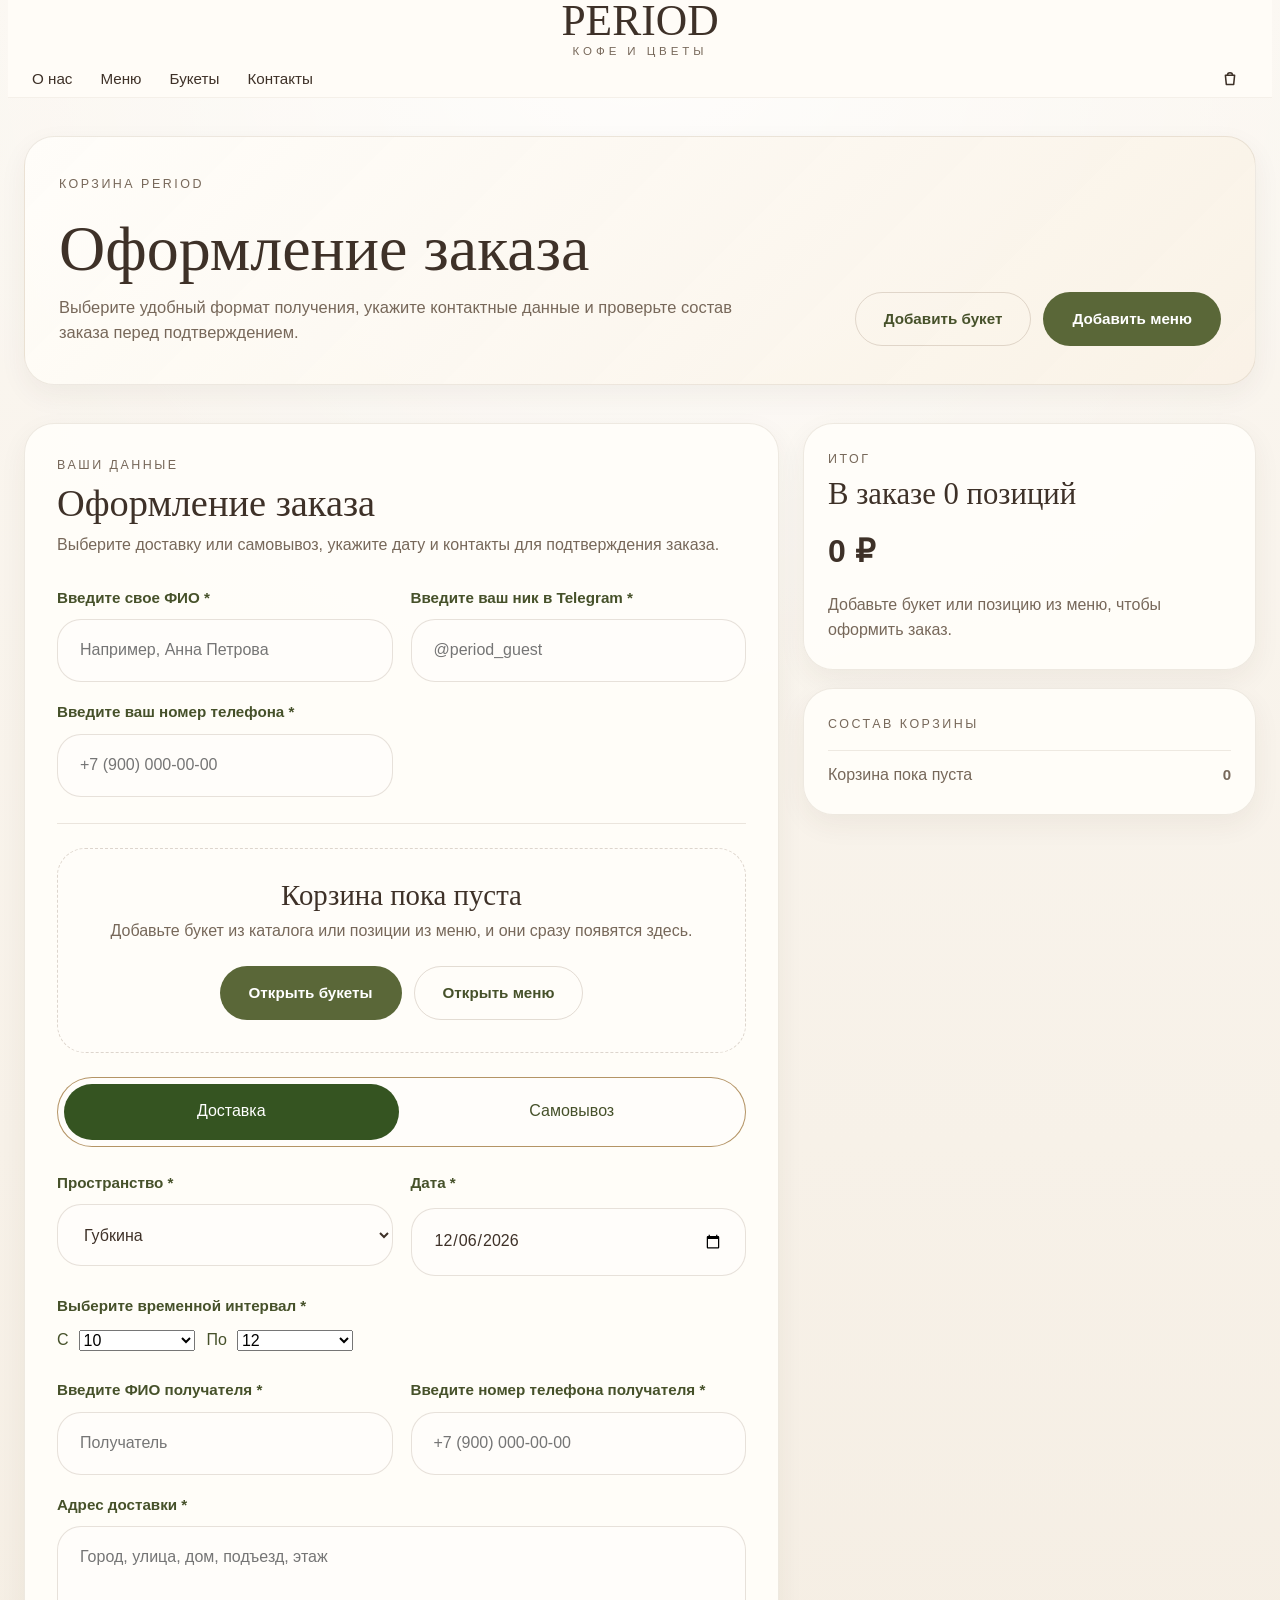
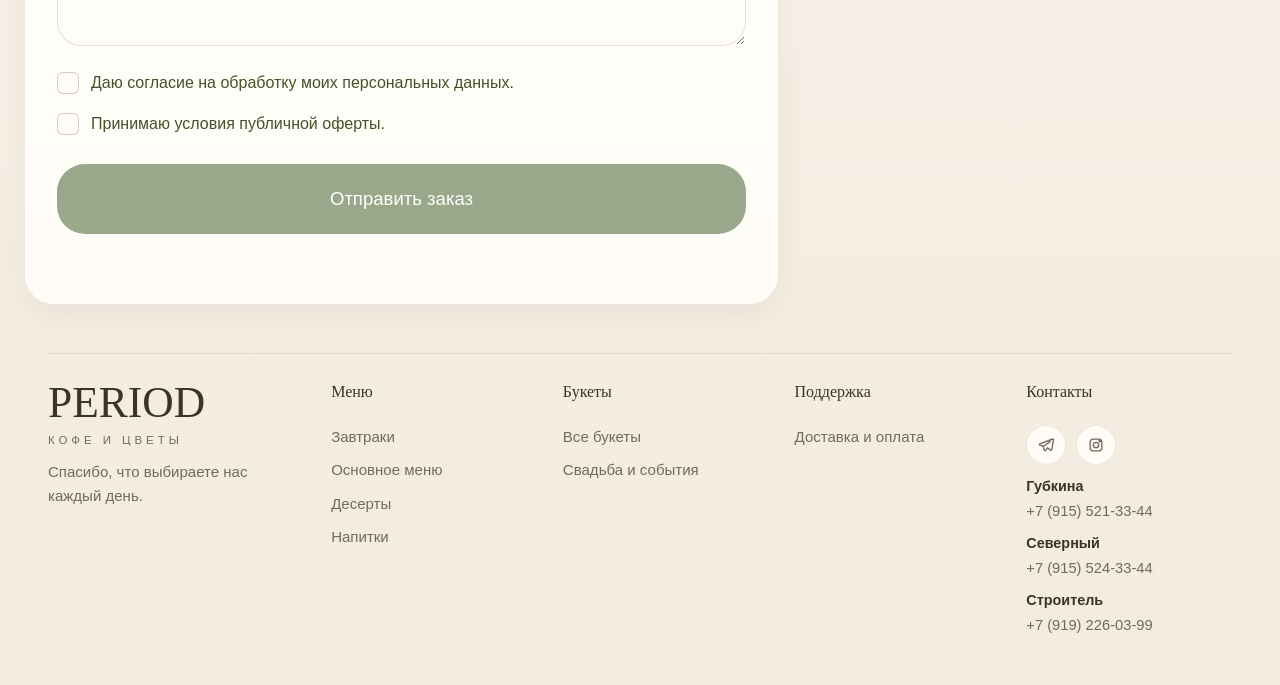
==== commit 3eec9f49: "навигация" ====
--- a/cart.html
+++ b/cart.html
@@ -12,10 +12,10 @@
 <body>
   <div class="site-shell">
     <header class="site-header">
-      <button class="menu-toggle" type="button" aria-expanded="false" aria-controls="main-nav">
-        <span></span>
-        <span></span>
-      </button>
+      <a class="brand" href="index.html" aria-label="PERIOD">
+        <span class="brand__title wordmark wordmark--brand">PERIOD</span>
+        <span class="brand__subtitle">кофе и цветы</span>
+      </a>
 
       <nav class="site-nav" id="main-nav">
         <a href="index.html#about">О нас</a>
@@ -24,10 +24,10 @@
         <a href="contacts.html">Контакты</a>
       </nav>
 
-      <a class="brand" href="index.html" aria-label="На главную">
-        <span class="brand__title wordmark wordmark--brand">PERIOD</span>
-        <span class="brand__subtitle">кофе и цветы</span>
-      </a>
+      <button class="menu-toggle" type="button" aria-expanded="false" aria-controls="main-nav">
+        <span></span>
+        <span></span>
+      </button>
 
       <div class="header-actions">
         <a class="icon-link icon-link--cart" href="cart.html" aria-label="Корзина">
--- a/styles.css
+++ b/styles.css
@@ -2211,9 +2211,9 @@
   }
 
   .site-header {
-    grid-template-columns: 1fr auto auto;
-    gap: 10px;
-    min-height: 74px;
+    grid-template-columns: 1fr;
+    gap: 0;
+    min-height: 92px;
     padding: 0 12px;
   }
 
@@ -2221,6 +2221,7 @@
     grid-column: 1;
     justify-self: start;
     align-items: flex-start;
+    padding-right: 116px;
   }
 
   .brand__title {
@@ -2233,14 +2234,42 @@
   }
 
   .header-actions {
-    display: none;
+    display: flex;
+    position: absolute;
+    top: 50%;
+    right: 66px;
+    transform: translateY(-50%);
+    gap: 8px;
+  }
+
+  .header-actions .icon-link {
+    width: 46px;
+    height: 46px;
+    border: 1px solid var(--line);
+    border-radius: 50%;
+    background: rgba(255, 255, 255, 0.82);
+  }
+
+  .header-actions .icon-link svg {
+    width: 20px;
+    height: 20px;
+  }
+
+  .header-actions .icon-link__badge {
+    top: -2px;
+    right: -2px;
   }
 
   .menu-toggle {
-    grid-column: 3;
+    position: absolute;
+    top: 50%;
+    right: 12px;
+    transform: translateY(-50%);
   }
 
   .site-nav {
+    left: 12px;
+    right: 12px;
     top: calc(100% + 8px);
     padding: 18px;
   }
@@ -2310,6 +2339,28 @@
     font-size: 8.8px;
     font-weight: 300;
     letter-spacing: 2.8px;
+  }
+
+  .home-page .home-products {
+    grid-template-columns: none;
+    grid-auto-flow: column;
+    grid-auto-columns: minmax(276px, 84vw);
+    gap: 14px;
+    overflow-x: auto;
+    overflow-y: hidden;
+    padding: 2px 4px 10px 0;
+    scroll-snap-type: x proximity;
+    -webkit-overflow-scrolling: touch;
+    overscroll-behavior-x: contain;
+    scrollbar-width: none;
+  }
+
+  .home-page .home-products::-webkit-scrollbar {
+    display: none;
+  }
+
+  .home-page .home-products .product-card {
+    scroll-snap-align: start;
   }
 
   .home-products,
